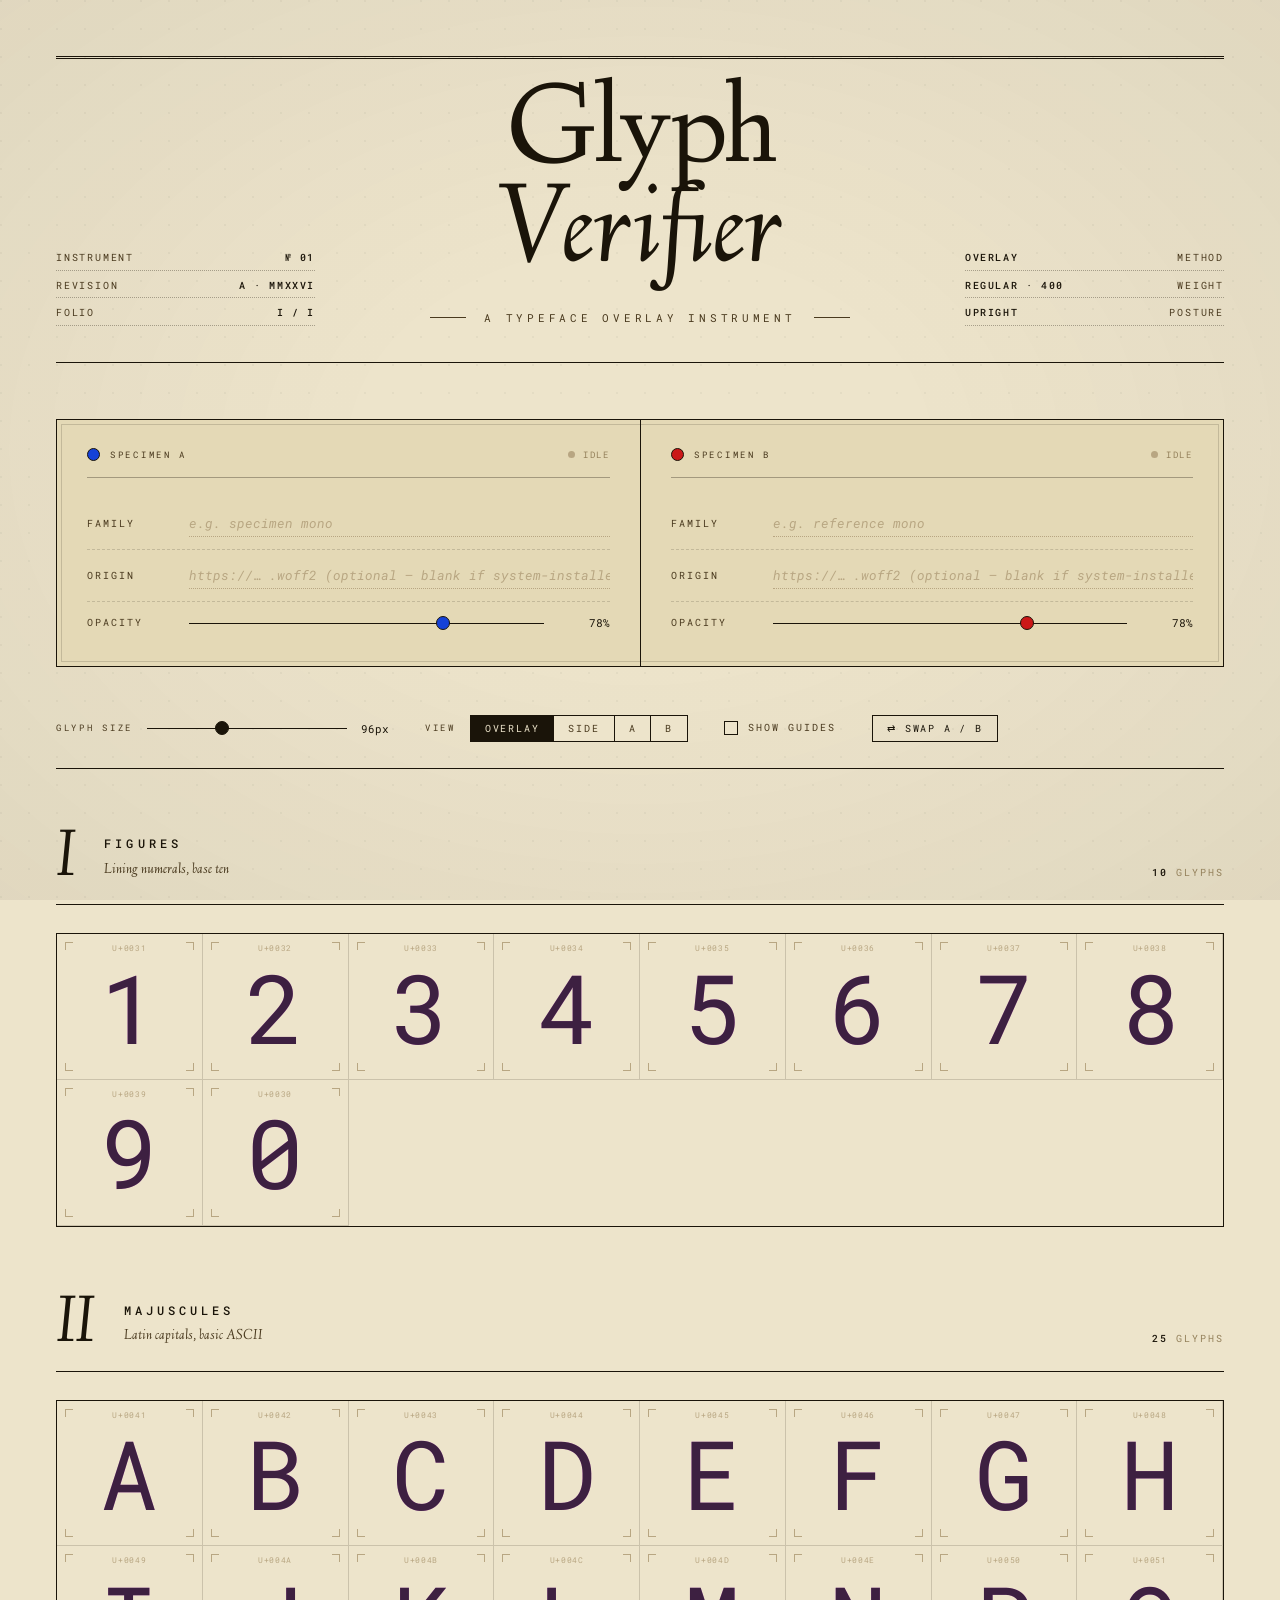
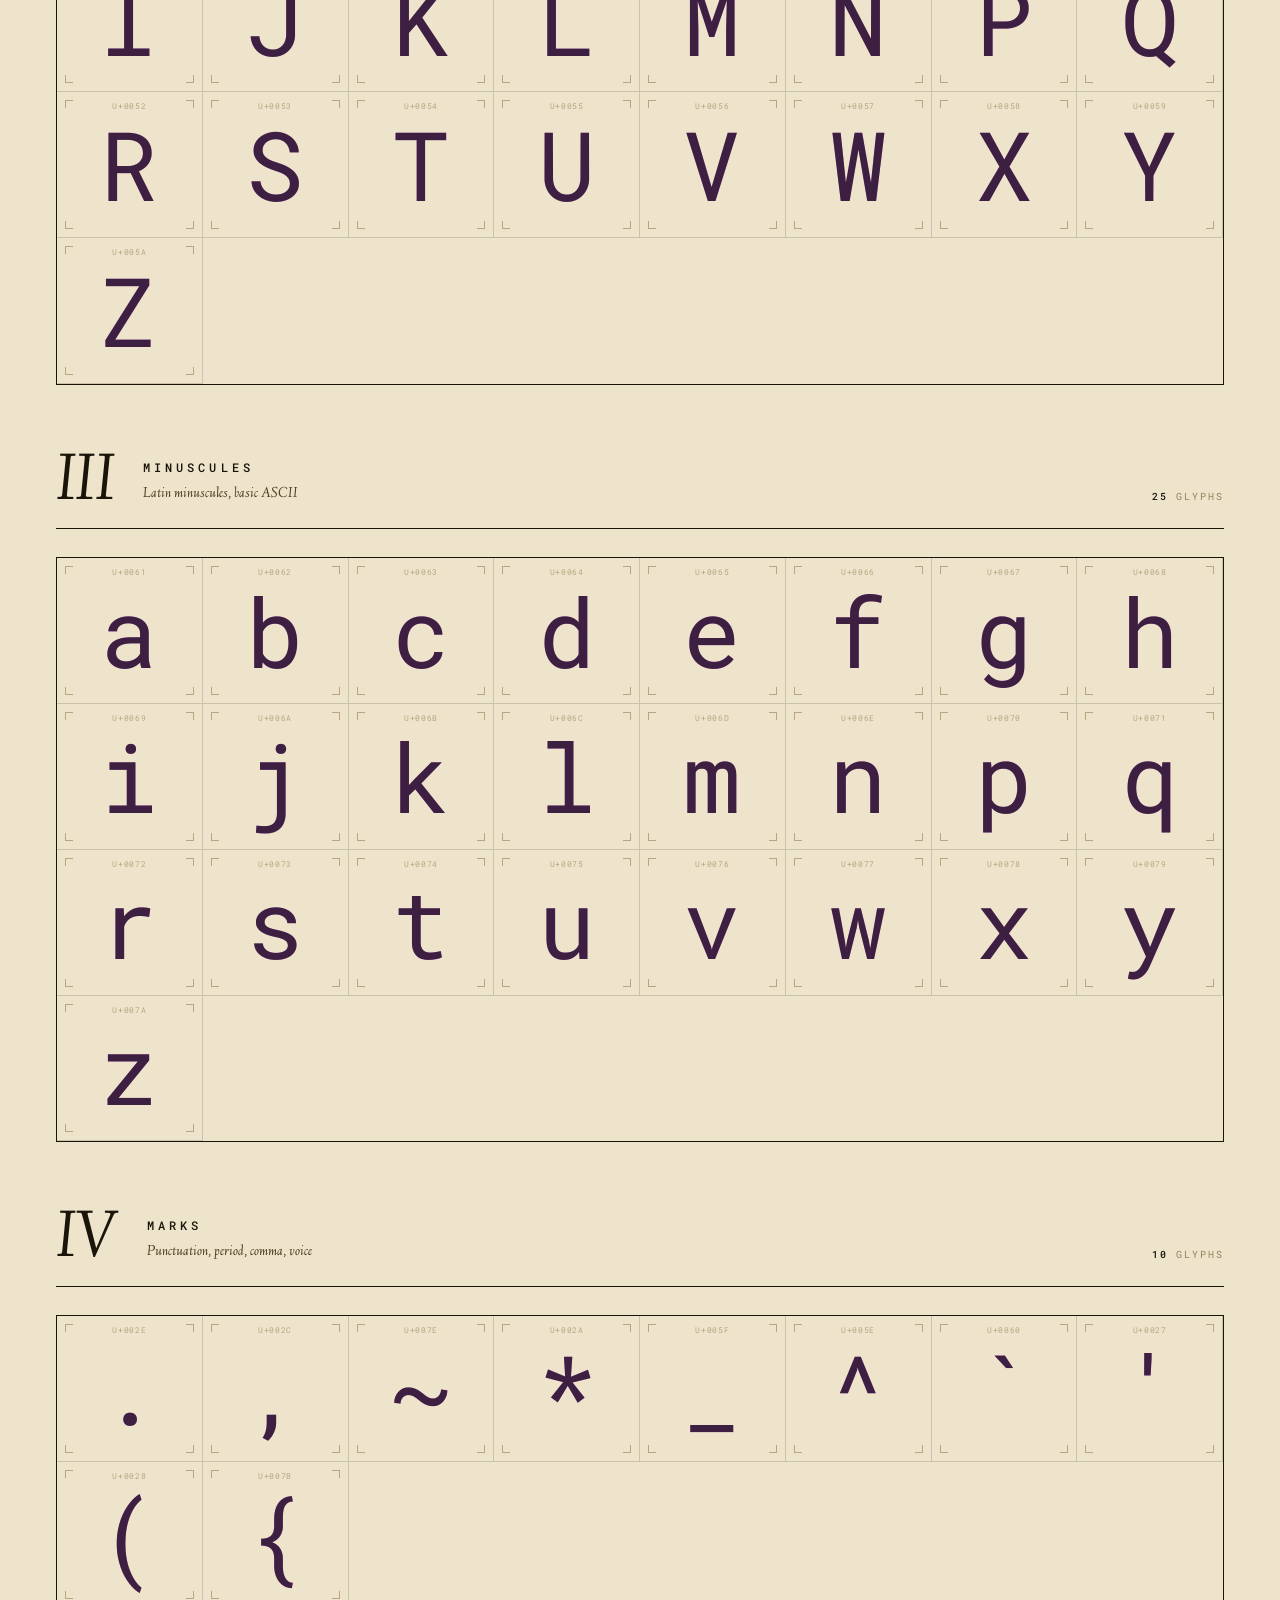
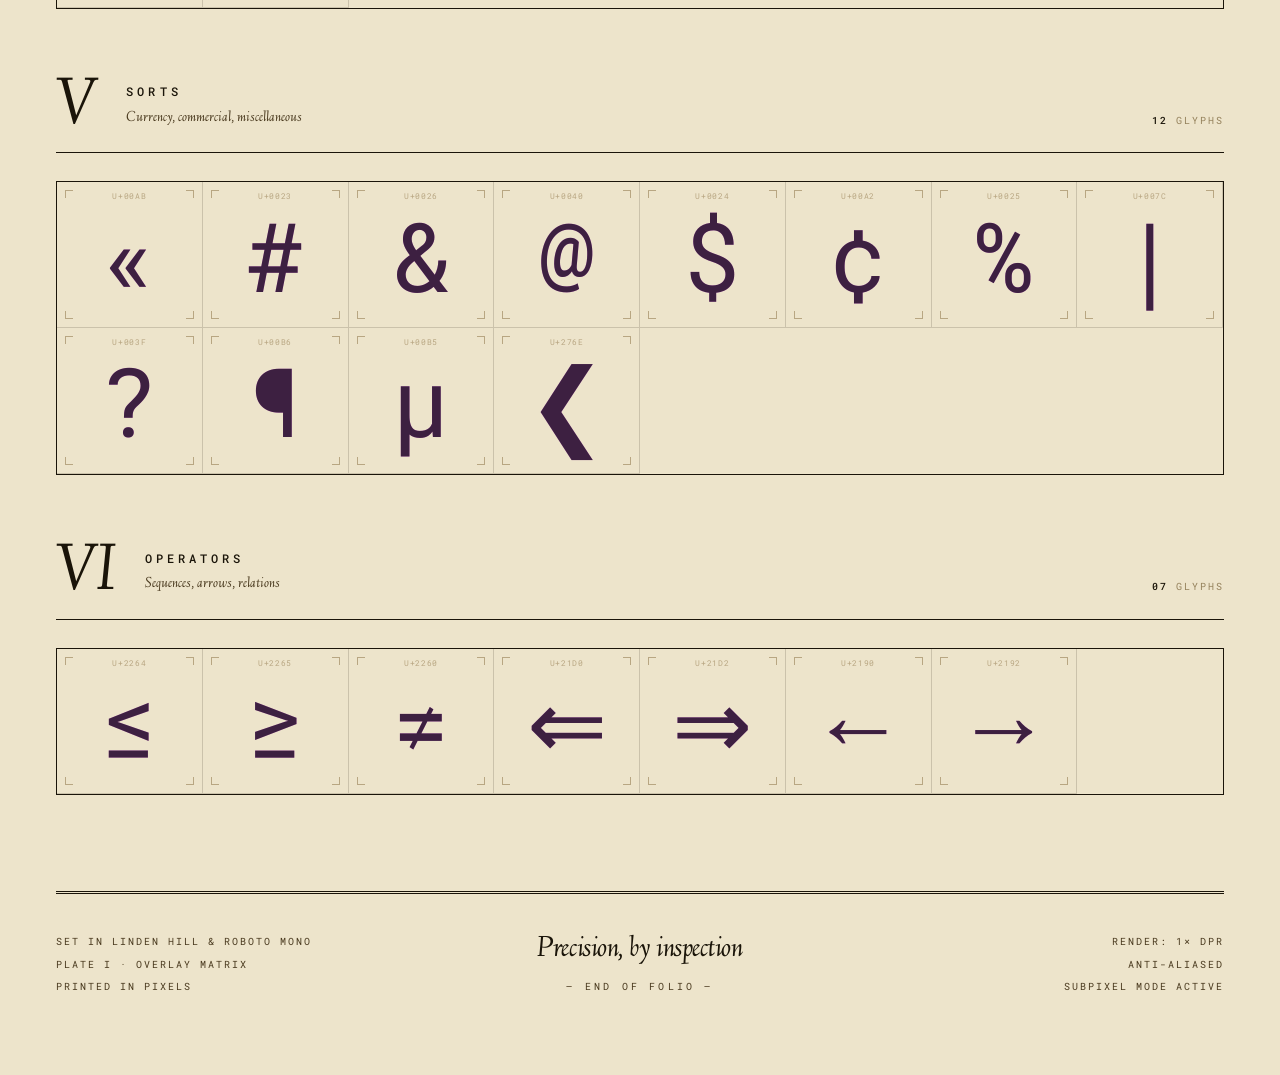
==== verifier/index.html @ cbe00b0b "Add verifier" ====
<!DOCTYPE html>
<html lang="en">

<head>
  <meta charset="utf-8">
  <meta name="viewport" content="width=device-width, initial-scale=1">
  <title>Glyph Verifier · Typeface Overlay Instrument</title>
  <meta name="description" content="A specimen-sheet instrument that overlays two monospace typefaces glyph by glyph.">

  <link rel="preconnect" href="https://fonts.googleapis.com">
  <link rel="preconnect" href="https://fonts.gstatic.com" crossorigin>
  <link
    href="https://fonts.googleapis.com/css2?family=Linden+Hill:ital@0;1&family=Roboto+Mono:ital,wght@0,100..700;1,100..700&display=swap"
    rel="stylesheet">

  <style>
    :root {
      /* paper system */
      --paper: #ede4cb;
      --paper-dim: #e4d9b6;
      --paper-deep: #d3c399;
      --paper-shadow: rgba(26, 20, 9, 0.05);

      /* ink system */
      --ink: #1a1409;
      --ink-mid: #4a3a1f;
      --ink-light: #94815b;
      --ink-faint: #b8a682;

      /* rule system */
      --rule: rgba(26, 20, 9, 0.16);
      --rule-strong: rgba(26, 20, 9, 0.32);
      --rule-soft: rgba(26, 20, 9, 0.06);

      /* overlay channels */
      --hue-a: #1542d8;
      --hue-b: #cb1818;

      /* type stack */
      --serif: "Linden Hill", "Times New Roman", Times, serif;
      --mono: "Roboto Mono", ui-monospace, "SF Mono", Menlo, Consolas, monospace;

      /* font slots (dynamic) */
      --font-a: var(--mono);
      --font-b: var(--mono);

      /* metrics */
      --cell-size: 144px;
      --glyph-size: 96px;
      --opacity-a: 0.78;
      --opacity-b: 0.78;
    }

    * {
      box-sizing: border-box;
      margin: 0;
      padding: 0;
    }

    html {
      background: var(--paper);
    }

    body {
      background: var(--paper);
      color: var(--ink);
      font-family: var(--mono);
      font-size: 13px;
      line-height: 1.55;
      font-feature-settings: "kern", "liga", "calt";
      -webkit-font-smoothing: antialiased;
      text-rendering: optimizeLegibility;
      min-height: 100vh;
      position: relative;
      overflow-x: hidden;
    }

    /* paper grain */
    body::before {
      content: "";
      position: fixed;
      inset: 0;
      pointer-events: none;
      background-image:
        radial-gradient(circle at 1px 1px, rgba(26, 20, 9, 0.07) 1px, transparent 0);
      background-size: 28px 28px;
      z-index: 0;
      opacity: 0.55;
    }

    /* vignette */
    body::after {
      content: "";
      position: fixed;
      inset: 0;
      pointer-events: none;
      background: radial-gradient(ellipse at center, transparent 30%, rgba(26, 20, 9, 0.06) 100%);
      z-index: 0;
    }

    .shell {
      position: relative;
      z-index: 1;
      max-width: 1440px;
      margin: 0 auto;
      padding: 56px 56px 80px;
    }

    /* ─────────────────────────── Masthead ─────────────────────────── */
    .masthead {
      border-top: 3px double var(--ink);
      border-bottom: 1px solid var(--ink);
      padding: 28px 0 36px;
      margin-bottom: 56px;
      display: grid;
      grid-template-columns: 1fr 2.2fr 1fr;
      align-items: end;
      gap: 40px;
    }

    .meta-block {
      font-family: var(--mono);
      font-size: 10px;
      letter-spacing: 0.18em;
      text-transform: uppercase;
      color: var(--ink-mid);
      display: flex;
      flex-direction: column;
      gap: 7px;
    }

    .meta-row {
      display: flex;
      justify-content: space-between;
      gap: 16px;
      border-bottom: 1px dotted var(--rule-strong);
      padding-bottom: 4px;
    }

    .meta-row span:last-child {
      color: var(--ink);
      font-weight: 500;
      letter-spacing: 0.16em;
    }

    .meta-block--right {
      text-align: right;
    }

    .meta-block--right .meta-row {
      flex-direction: row-reverse;
    }

    .title {
      text-align: center;
    }

    .title h1 {
      font-family: var(--serif);
      font-weight: 400;
      font-size: clamp(64px, 9.5vw, 116px);
      line-height: 0.86;
      letter-spacing: -0.025em;
      font-variation-settings: "opsz" 144, "SOFT" 30, "WONK" 0;
      color: var(--ink);
    }

    .title h1 em {
      font-style: italic;
      font-variation-settings: "opsz" 144, "SOFT" 100, "WONK" 1;
      letter-spacing: -0.005em;
    }

    .title__sub {
      margin-top: 22px;
      font-family: var(--mono);
      font-size: 11px;
      letter-spacing: 0.34em;
      text-transform: uppercase;
      color: var(--ink-mid);
      display: flex;
      align-items: center;
      justify-content: center;
      gap: 18px;
    }

    .title__sub::before,
    .title__sub::after {
      content: "";
      width: 36px;
      height: 1px;
      background: var(--ink-mid);
    }

    /* ─────────────────────────── Console ─────────────────────────── */
    .console {
      display: grid;
      grid-template-columns: 1fr 1fr;
      border: 1px solid var(--ink);
      background: var(--paper-dim);
      margin-bottom: 28px;
      position: relative;
    }

    .console::before {
      content: "";
      position: absolute;
      inset: 4px;
      border: 1px solid var(--rule);
      pointer-events: none;
    }

    .panel {
      padding: 28px 30px 30px;
      position: relative;
      z-index: 1;
    }

    .panel+.panel {
      border-left: 1px solid var(--ink);
    }

    .panel__head {
      display: flex;
      justify-content: space-between;
      align-items: center;
      margin-bottom: 20px;
      padding-bottom: 16px;
      border-bottom: 1px solid var(--rule-strong);
    }

    .panel__tag {
      font-family: var(--mono);
      font-size: 9px;
      letter-spacing: 0.3em;
      text-transform: uppercase;
      color: var(--ink-mid);
      display: flex;
      align-items: center;
      gap: 10px;
    }

    .swatch {
      display: inline-block;
      width: 13px;
      height: 13px;
      border-radius: 50%;
      background: var(--swatch-color);
      border: 1px solid var(--ink);
    }

    .panel--a {
      --swatch-color: var(--hue-a);
    }

    .panel--b {
      --swatch-color: var(--hue-b);
    }

    .panel__status {
      display: flex;
      align-items: center;
      gap: 8px;
      font-family: var(--mono);
      font-size: 9px;
      letter-spacing: 0.2em;
      text-transform: uppercase;
      color: var(--ink-light);
    }

    .status-dot {
      display: inline-block;
      width: 7px;
      height: 7px;
      border-radius: 50%;
      background: var(--ink-faint);
      transition: background 0.3s;
    }

    .status-dot--loading {
      background: #c89400;
      animation: pulse 1.1s infinite ease-in-out;
    }

    .status-dot--loaded {
      background: #5b8b39;
    }

    .status-dot--system {
      background: var(--ink-mid);
    }

    .status-dot--error {
      background: var(--hue-b);
    }

    @keyframes pulse {

      0%,
      100% {
        opacity: 0.4;
      }

      50% {
        opacity: 1;
      }
    }

    .field {
      display: grid;
      grid-template-columns: 88px 1fr;
      align-items: center;
      padding: 12px 0;
      gap: 14px;
      border-bottom: 1px dashed var(--rule);
    }

    .field:last-child {
      border-bottom: none;
      padding-bottom: 4px;
    }

    .field__label {
      font-family: var(--mono);
      font-size: 10px;
      letter-spacing: 0.2em;
      text-transform: uppercase;
      color: var(--ink-mid);
    }

    .field__input {
      background: transparent;
      border: none;
      font-family: var(--mono);
      font-size: 13px;
      color: var(--ink);
      width: 100%;
      padding: 4px 0;
      border-bottom: 1px dotted var(--ink-faint);
      outline: none;
      transition: border-color 0.15s;
    }

    .field__input:focus {
      border-bottom: 1px solid var(--ink);
    }

    .field__input::placeholder {
      color: var(--ink-faint);
      font-style: italic;
    }

    .field--slider {
      grid-template-columns: 88px 1fr 52px;
    }

    /* slider */
    .slider {
      -webkit-appearance: none;
      appearance: none;
      background: transparent;
      width: 100%;
      cursor: pointer;
      margin: 0;
    }

    .slider::-webkit-slider-runnable-track {
      height: 1px;
      background: var(--ink);
    }

    .slider::-webkit-slider-thumb {
      -webkit-appearance: none;
      width: 14px;
      height: 14px;
      border-radius: 50%;
      background: var(--swatch-color, var(--ink));
      margin-top: -7px;
      border: 1px solid var(--ink);
      cursor: pointer;
      transition: transform 0.1s;
    }

    .slider::-webkit-slider-thumb:hover {
      transform: scale(1.15);
    }

    .slider::-moz-range-track {
      height: 1px;
      background: var(--ink);
    }

    .slider::-moz-range-thumb {
      width: 14px;
      height: 14px;
      border-radius: 50%;
      background: var(--swatch-color, var(--ink));
      border: 1px solid var(--ink);
      cursor: pointer;
    }

    .field__value {
      font-family: var(--mono);
      font-size: 11px;
      color: var(--ink);
      text-align: right;
      font-variant-numeric: tabular-nums;
    }

    /* ─────────────────────────── Toolbar ─────────────────────────── */
    .toolbar {
      display: flex;
      flex-wrap: wrap;
      align-items: center;
      gap: 36px;
      padding: 20px 0 26px;
      border-bottom: 1px solid var(--ink);
      margin-bottom: 64px;
    }

    .tool {
      display: flex;
      align-items: center;
      gap: 14px;
    }

    .tool__label {
      font-family: var(--mono);
      font-size: 9px;
      letter-spacing: 0.3em;
      text-transform: uppercase;
      color: var(--ink-mid);
    }

    .tool .slider {
      width: 200px;
    }

    .mode-select {
      display: inline-flex;
      border: 1px solid var(--ink);
      background: var(--paper);
    }

    .mode-select button {
      background: transparent;
      border: none;
      padding: 6px 14px;
      font-family: var(--mono);
      font-size: 10px;
      letter-spacing: 0.18em;
      text-transform: uppercase;
      color: var(--ink-mid);
      cursor: pointer;
      border-right: 1px solid var(--ink);
      transition: background 0.15s, color 0.15s;
    }

    .mode-select button:last-child {
      border-right: none;
    }

    .mode-select button:hover {
      background: var(--paper-dim);
      color: var(--ink);
    }

    .mode-select button.is-active {
      background: var(--ink);
      color: var(--paper);
    }

    .toggle {
      display: inline-flex;
      align-items: center;
      gap: 10px;
      cursor: pointer;
      font-family: var(--mono);
      font-size: 10px;
      letter-spacing: 0.2em;
      text-transform: uppercase;
      color: var(--ink-mid);
      user-select: none;
    }

    .toggle input {
      appearance: none;
      -webkit-appearance: none;
      width: 14px;
      height: 14px;
      border: 1px solid var(--ink);
      background: var(--paper);
      cursor: pointer;
      position: relative;
      margin: 0;
    }

    .toggle input:checked {
      background: var(--ink);
    }

    .toggle input:checked::after {
      content: "";
      position: absolute;
      inset: 2px;
      background: var(--paper);
    }

    .swap-btn {
      background: transparent;
      border: 1px solid var(--ink);
      padding: 6px 14px;
      font-family: var(--mono);
      font-size: 10px;
      letter-spacing: 0.18em;
      text-transform: uppercase;
      color: var(--ink);
      cursor: pointer;
      transition: background 0.15s, color 0.15s;
    }

    .swap-btn:hover {
      background: var(--ink);
      color: var(--paper);
    }

    /* ─────────────────────────── Sections ─────────────────────────── */
    .section {
      margin-bottom: 72px;
    }

    .section__head {
      display: grid;
      grid-template-columns: auto 1fr auto;
      align-items: end;
      gap: 28px;
      margin-bottom: 28px;
      padding-bottom: 16px;
      border-bottom: 1px solid var(--ink);
    }

    .section__index {
      font-family: var(--serif);
      font-size: 68px;
      font-style: italic;
      line-height: 0.82;
      font-variation-settings: "opsz" 144, "SOFT" 100, "WONK" 1;
      color: var(--ink);
      letter-spacing: -0.01em;
    }

    .section__title-block {
      display: flex;
      flex-direction: column;
      gap: 6px;
      padding-bottom: 6px;
    }

    .section__title {
      font-family: var(--mono);
      font-size: 12px;
      letter-spacing: 0.34em;
      text-transform: uppercase;
      color: var(--ink);
      font-weight: 500;
    }

    .section__desc {
      font-family: var(--serif);
      font-style: italic;
      font-size: 15px;
      font-variation-settings: "opsz" 36, "SOFT" 50;
      color: var(--ink-mid);
    }

    .section__count {
      font-family: var(--mono);
      font-size: 10px;
      letter-spacing: 0.2em;
      text-transform: uppercase;
      color: var(--ink-light);
      padding-bottom: 8px;
      text-align: right;
      font-variant-numeric: tabular-nums;
    }

    .section__count strong {
      color: var(--ink);
      font-weight: 500;
    }

    /* ─────────────────────────── Grid ─────────────────────────── */
    .grid {
      display: grid;
      grid-template-columns: repeat(auto-fill, minmax(var(--cell-size), 1fr));
      gap: 0;
      background: var(--paper);
      border: 1px solid var(--ink);
    }

    .cell {
      background: var(--paper);
      position: relative;
      aspect-ratio: 1 / 1;
      display: grid;
      place-items: center;
      overflow: hidden;
      isolation: isolate;
      transition: background 0.2s;
      border-right: 1px solid var(--rule);
      border-bottom: 1px solid var(--rule);
    }

    .cell:hover {
      background: #f1e8d2;
    }

    .cell:hover .corner::before,
    .cell:hover .corner::after {
      background: var(--ink-mid);
    }

    .cell:hover .cell__codepoint {
      color: var(--ink-mid);
    }

    /* corner crop marks */
    .corner {
      position: absolute;
      width: 8px;
      height: 8px;
      pointer-events: none;
    }

    .corner::before,
    .corner::after {
      content: "";
      position: absolute;
      background: var(--ink-faint);
      transition: background 0.2s;
    }

    .corner::before {
      width: 8px;
      height: 1px;
    }

    .corner::after {
      width: 1px;
      height: 8px;
    }

    .corner--tl {
      top: 8px;
      left: 8px;
    }

    .corner--tr {
      top: 8px;
      right: 8px;
    }

    .corner--tr::before {
      right: 0;
    }

    .corner--tr::after {
      right: 0;
    }

    .corner--bl {
      bottom: 8px;
      left: 8px;
    }

    .corner--bl::before {
      bottom: 0;
    }

    .corner--bl::after {
      bottom: 0;
    }

    .corner--br {
      bottom: 8px;
      right: 8px;
    }

    .corner--br::before {
      right: 0;
      bottom: 0;
    }

    .corner--br::after {
      right: 0;
      bottom: 0;
    }

    .cell__codepoint {
      position: absolute;
      top: 8px;
      left: 22px;
      right: 22px;
      font-family: var(--mono);
      font-size: 8px;
      letter-spacing: 0.08em;
      color: var(--ink-faint);
      white-space: nowrap;
      overflow: hidden;
      text-overflow: ellipsis;
      text-align: center;
      transition: color 0.2s;
    }

    /* guides — toggleable */
    .guide {
      position: absolute;
      left: 0;
      right: 0;
      height: 1px;
      pointer-events: none;
      opacity: 0;
      transition: opacity 0.2s;
    }

    .guide--baseline {
      bottom: 28%;
      background: linear-gradient(90deg, transparent 0%, var(--ink-faint) 12%, var(--ink-faint) 88%, transparent 100%);
    }

    .guide--xheight {
      bottom: 56%;
      background: linear-gradient(90deg, transparent 0%, rgba(26, 20, 9, 0.14) 12%, rgba(26, 20, 9, 0.14) 88%, transparent 100%);
    }

    .guide--capheight {
      top: 18%;
      background: linear-gradient(90deg, transparent 0%, rgba(26, 20, 9, 0.10) 12%, rgba(26, 20, 9, 0.10) 88%, transparent 100%);
    }

    .guides-on .guide {
      opacity: 1;
    }

    /* glyph stage */
    .stage {
      display: grid;
      grid-template-columns: 1fr;
      place-items: center;
      position: relative;
      z-index: 1;
      width: 100%;
      padding: 0 6px;
    }

    .glyph {
      font-size: var(--glyph-size);
      line-height: 1;
      display: block;
      mix-blend-mode: multiply;
      grid-area: 1 / 1;
      white-space: nowrap;
      text-rendering: optimizeLegibility;
      font-feature-settings: "kern", "liga", "calt";
    }

    .glyph--a {
      font-family: var(--font-a);
      color: var(--hue-a);
      opacity: var(--opacity-a);
    }

    .glyph--b {
      font-family: var(--font-b);
      color: var(--hue-b);
      opacity: var(--opacity-b);
    }

    /* mode: side-by-side */
    body.mode-side .stage {
      grid-template-columns: 1fr 1fr;
      gap: 6px;
    }

    body.mode-side .glyph {
      font-size: calc(var(--glyph-size) * 0.55);
      mix-blend-mode: normal;
      opacity: 1;
    }

    body.mode-side .glyph--a {
      grid-column: 1;
      grid-row: 1;
      text-align: right;
    }

    body.mode-side .glyph--b {
      grid-column: 2;
      grid-row: 1;
      text-align: left;
    }

    /* mode: solo */
    body.mode-a-only .glyph--b {
      display: none;
    }

    body.mode-b-only .glyph--a {
      display: none;
    }

    body.mode-a-only .glyph--a,
    body.mode-b-only .glyph--b {
      mix-blend-mode: normal;
      opacity: 1;
    }

    /* ─────────────────────────── Colophon ─────────────────────────── */
    .colophon {
      margin-top: 96px;
      padding-top: 40px;
      border-top: 3px double var(--ink);
      display: grid;
      grid-template-columns: 1fr 2fr 1fr;
      gap: 32px;
      align-items: center;
    }

    .colophon__col {
      font-family: var(--mono);
      font-size: 10px;
      letter-spacing: 0.2em;
      text-transform: uppercase;
      color: var(--ink-mid);
      display: flex;
      flex-direction: column;
      gap: 7px;
    }

    .colophon__col--right {
      text-align: right;
    }

    .colophon__mark {
      text-align: center;
    }

    .colophon__mark em {
      display: block;
      font-family: var(--serif);
      font-style: italic;
      font-size: 30px;
      letter-spacing: -0.015em;
      font-variation-settings: "opsz" 144, "SOFT" 100, "WONK" 1;
      color: var(--ink);
      line-height: 1;
    }

    .colophon__mark span {
      display: block;
      margin-top: 14px;
      font-size: 10px;
      letter-spacing: 0.32em;
      text-transform: uppercase;
      font-family: var(--mono);
      color: var(--ink-mid);
    }

    /* ─────────────────────────── Focus / a11y ─────────────────────────── */
    .field__input:focus-visible,
    .slider:focus-visible,
    .swap-btn:focus-visible,
    .mode-select button:focus-visible,
    .toggle input:focus-visible {
      outline: 2px solid var(--ink);
      outline-offset: 3px;
    }

    /* ─────────────────────────── Responsive ─────────────────────────── */
    @media (max-width: 1000px) {
      .shell {
        padding: 36px 28px 64px;
      }

      .masthead {
        grid-template-columns: 1fr;
        gap: 24px;
        text-align: center;
      }

      .meta-block,
      .meta-block--right {
        text-align: left;
      }

      .meta-block--right .meta-row {
        flex-direction: row;
      }

      .console {
        grid-template-columns: 1fr;
      }

      .panel+.panel {
        border-left: none;
        border-top: 1px solid var(--ink);
      }

      .section__head {
        grid-template-columns: auto 1fr;
        gap: 16px;
      }

      .section__count {
        grid-column: 1 / -1;
        text-align: left;
      }

      .colophon {
        grid-template-columns: 1fr;
        text-align: left;
      }

      .colophon__col--right {
        text-align: left;
      }
    }

    @media (max-width: 600px) {
      :root {
        --cell-size: 92px;
        --glyph-size: 56px;
      }

      .shell {
        padding: 24px 16px 48px;
      }

      .toolbar {
        gap: 24px;
      }

      .toolbar .slider {
        width: 140px;
      }
    }

    /* ─────────────────────────── Entrance ─────────────────────────── */
    @keyframes rise {
      from {
        opacity: 0;
        transform: translateY(10px);
      }

      to {
        opacity: 1;
        transform: translateY(0);
      }
    }

    .shell>* {
      animation: rise 0.7s cubic-bezier(0.2, 0.6, 0.2, 1) backwards;
    }

    .masthead {
      animation-delay: 0s;
    }

    .console {
      animation-delay: 0.08s;
    }

    .toolbar {
      animation-delay: 0.16s;
    }

    #board {
      animation-delay: 0.24s;
    }

    .colophon {
      animation-delay: 0.32s;
    }

    @media (prefers-reduced-motion: reduce) {
      .shell>* {
        animation: none;
      }

      * {
        transition: none !important;
      }
    }
  </style>
</head>

<body class="mode-overlay">

  <div class="shell">

    <header class="masthead">
      <div class="meta-block">
        <div class="meta-row"><span>Instrument</span><span>№ 01</span></div>
        <div class="meta-row"><span>Revision</span><span>A · MMXXVI</span></div>
        <div class="meta-row"><span>Folio</span><span>I / I</span></div>
      </div>
      <div class="title">
        <h1>Glyph <em>Verifier</em></h1>
        <p class="title__sub">A typeface overlay instrument</p>
      </div>
      <div class="meta-block meta-block--right">
        <div class="meta-row"><span>Method</span><span>Overlay</span></div>
        <div class="meta-row"><span>Weight</span><span>Regular · 400</span></div>
        <div class="meta-row"><span>Posture</span><span>Upright</span></div>
      </div>
    </header>

    <section class="console" aria-label="Specimen configuration">
      <div class="panel panel--a">
        <div class="panel__head">
          <div class="panel__tag"><span class="swatch" aria-hidden="true"></span> Specimen A</div>
          <div class="panel__status">
            <span class="status-dot" id="status-a" aria-hidden="true"></span>
            <span id="status-a-text">Idle</span>
          </div>
        </div>
        <div class="field">
          <label class="field__label" for="name-a">Family</label>
          <input class="field__input" id="name-a" type="text" placeholder="e.g. specimen mono" autocomplete="off"
            spellcheck="false">
        </div>
        <div class="field">
          <label class="field__label" for="url-a">Origin</label>
          <input class="field__input" id="url-a" type="url"
            placeholder="https://… .woff2 (optional — blank if system-installed)" autocomplete="off" spellcheck="false">
        </div>
        <div class="field field--slider">
          <span class="field__label">Opacity</span>
          <input class="slider" id="opacity-a" type="range" min="20" max="100" value="78"
            aria-label="Specimen A opacity">
          <span class="field__value" id="opacity-a-val">78%</span>
        </div>
      </div>
      <div class="panel panel--b">
        <div class="panel__head">
          <div class="panel__tag"><span class="swatch" aria-hidden="true"></span> Specimen B</div>
          <div class="panel__status">
            <span class="status-dot" id="status-b" aria-hidden="true"></span>
            <span id="status-b-text">Idle</span>
          </div>
        </div>
        <div class="field">
          <label class="field__label" for="name-b">Family</label>
          <input class="field__input" id="name-b" type="text" placeholder="e.g. reference mono" autocomplete="off"
            spellcheck="false">
        </div>
        <div class="field">
          <label class="field__label" for="url-b">Origin</label>
          <input class="field__input" id="url-b" type="url"
            placeholder="https://… .woff2 (optional — blank if system-installed)" autocomplete="off" spellcheck="false">
        </div>
        <div class="field field--slider">
          <span class="field__label">Opacity</span>
          <input class="slider" id="opacity-b" type="range" min="20" max="100" value="78"
            aria-label="Specimen B opacity">
          <span class="field__value" id="opacity-b-val">78%</span>
        </div>
      </div>
    </section>

    <div class="toolbar" role="toolbar" aria-label="Display controls">
      <div class="tool">
        <span class="tool__label">Glyph size</span>
        <input class="slider" id="size" type="range" min="48" max="180" value="96" aria-label="Glyph size">
        <span class="field__value" id="size-val">96px</span>
      </div>
      <div class="tool">
        <span class="tool__label">View</span>
        <div class="mode-select" id="mode-select" role="radiogroup" aria-label="View mode">
          <button data-mode="overlay" class="is-active" aria-pressed="true" title="Overlay (press 1)">Overlay</button>
          <button data-mode="side" aria-pressed="false" title="Side by side (press 2)">Side</button>
          <button data-mode="a-only" aria-pressed="false" title="Specimen A only (press 3)">A</button>
          <button data-mode="b-only" aria-pressed="false" title="Specimen B only (press 4)">B</button>
        </div>
      </div>
      <label class="toggle" title="Toggle baseline / x-height / cap guides (press G)">
        <input type="checkbox" id="guides">
        <span>Show guides</span>
      </label>
      <button class="swap-btn" id="swap-btn" title="Swap A and B">⇄ Swap A / B</button>
    </div>

    <div id="board"></div>

    <footer class="colophon">
      <div class="colophon__col">
        <div>Set in Linden Hill &amp; Roboto Mono</div>
        <div>Plate I · Overlay matrix</div>
        <div>Printed in pixels</div>
      </div>
      <div class="colophon__mark">
        <em>Precision, by inspection</em>
        <span>— end of folio —</span>
      </div>
      <div class="colophon__col colophon__col--right">
        <div>Render: <span id="device-info">your screen</span></div>
        <div>Anti-aliased</div>
        <div>Subpixel mode active</div>
      </div>
    </footer>

  </div>

  <script>
    (function () {
      "use strict";

      // ───────────── data ─────────────
      const SECTIONS = [
        {
          title: "Figures",
          desc: "Lining numerals, base ten",
          chars: ["1", "2", "3", "4", "5", "6", "7", "8", "9", "0"],
        },
        {
          title: "Majuscules",
          desc: "Latin capitals, basic ASCII",
          chars: "ABCDEFGHIJKLMNPQRSTUVWXYZ".split(""),
        },
        {
          title: "Minuscules",
          desc: "Latin minuscules, basic ASCII",
          chars: "abcdefghijklmnpqrstuvwxyz".split(""),
        },
        {
          title: "Marks",
          desc: "Punctuation, period, comma, voice",
          chars: [".", ",", "~", "*", "_", "^", "`", "'", "(", "{"],
        },
        {
          title: "Sorts",
          desc: "Currency, commercial, miscellaneous",
          chars: ["«", "#", "&", "@", "$", "¢", "%", "|", "?", "¶", "µ", "❮"],
        },
        {
          title: "Operators",
          desc: "Sequences, arrows, relations",
          chars: ["≤", "≥", "≠", "⇐", "⇒", "←", "→"],
        },
      ];

      // ───────────── helpers ─────────────
      function codepointLabel(ch) {
        return [...ch]
          .map(c => "U+" + c.codePointAt(0).toString(16).toUpperCase().padStart(4, "0"))
          .join(" ");
      }

      function escapeHtml(s) {
        return s
          .replace(/&/g, "&amp;")
          .replace(/</g, "&lt;")
          .replace(/>/g, "&gt;")
          .replace(/"/g, "&quot;");
      }

      function toRoman(n) {
        const map = [["X", 10], ["IX", 9], ["V", 5], ["IV", 4], ["I", 1]];
        let s = "";
        for (const [c, v] of map) {
          while (n >= v) { s += c; n -= v; }
        }
        return s;
      }

      // ───────────── render board ─────────────
      const board = document.getElementById("board");
      SECTIONS.forEach((sec, i) => {
        const section = document.createElement("section");
        section.className = "section";

        const head = document.createElement("div");
        head.className = "section__head";
        head.innerHTML = `
      <div class="section__index">${toRoman(i + 1)}</div>
      <div class="section__title-block">
        <div class="section__title">${sec.title}</div>
        <div class="section__desc">${sec.desc}</div>
      </div>
      <div class="section__count">
        <strong>${String(sec.chars.length).padStart(2, "0")}</strong> glyphs
      </div>
    `;
        section.appendChild(head);

        const grid = document.createElement("div");
        grid.className = "grid";

        sec.chars.forEach(ch => {
          const cell = document.createElement("div");
          cell.className = "cell";
          cell.innerHTML = `
        <span class="corner corner--tl" aria-hidden="true"></span>
        <span class="corner corner--tr" aria-hidden="true"></span>
        <span class="corner corner--bl" aria-hidden="true"></span>
        <span class="corner corner--br" aria-hidden="true"></span>
        <div class="guide guide--capheight"></div>
        <div class="guide guide--xheight"></div>
        <div class="guide guide--baseline"></div>
        <span class="cell__codepoint">${codepointLabel(ch)}</span>
        <div class="stage">
          <span class="glyph glyph--a">${escapeHtml(ch)}</span>
          <span class="glyph glyph--b">${escapeHtml(ch)}</span>
        </div>
      `;
          grid.appendChild(cell);
        });

        section.appendChild(grid);
        board.appendChild(section);
      });

      // ───────────── refs ─────────────
      const root = document.documentElement;
      const body = document.body;

      const nameA = document.getElementById("name-a");
      const urlA = document.getElementById("url-a");
      const opA = document.getElementById("opacity-a");
      const opAVal = document.getElementById("opacity-a-val");

      const nameB = document.getElementById("name-b");
      const urlB = document.getElementById("url-b");
      const opB = document.getElementById("opacity-b");
      const opBVal = document.getElementById("opacity-b-val");

      const size = document.getElementById("size");
      const sizeVal = document.getElementById("size-val");

      const guides = document.getElementById("guides");
      const modeSelect = document.getElementById("mode-select");
      const swapBtn = document.getElementById("swap-btn");

      const statusA = document.getElementById("status-a");
      const statusATxt = document.getElementById("status-a-text");
      const statusB = document.getElementById("status-b");
      const statusBTxt = document.getElementById("status-b-text");

      function setStatus(dotEl, txtEl, kind, message) {
        dotEl.className = "status-dot" + (kind ? " status-dot--" + kind : "");
        txtEl.textContent = message;
      }

      // ───────────── font loading ─────────────
      const loadedCache = new Map();

      async function applyFont(slot, name, url, dotEl, txtEl) {
        const trimmedName = (name || "").trim();
        const trimmedUrl = (url || "").trim();

        if (!trimmedName) {
          root.style.setProperty(`--font-${slot}`, "var(--mono)");
          setStatus(dotEl, txtEl, "", "Idle");
          return;
        }

        if (trimmedUrl) {
          const key = `${trimmedName}::${trimmedUrl}`;
          setStatus(dotEl, txtEl, "loading", "Loading…");
          try {
            if (!loadedCache.has(key)) {
              const face = new FontFace(trimmedName, `url("${trimmedUrl}")`, { display: "swap" });
              const loaded = await face.load();
              document.fonts.add(loaded);
              loadedCache.set(key, loaded);
            }
            root.style.setProperty(`--font-${slot}`, `"${trimmedName}", var(--mono)`);
            setStatus(dotEl, txtEl, "loaded", "Loaded");
          } catch (e) {
            console.warn("Font load failed:", trimmedName, trimmedUrl, e);
            root.style.setProperty(`--font-${slot}`, `"${trimmedName}", var(--mono)`);
            setStatus(dotEl, txtEl, "error", "Failed");
          }
        } else {
          root.style.setProperty(`--font-${slot}`, `"${trimmedName}", var(--mono)`);
          // best-effort local check
          try {
            const available = document.fonts.check(`16px "${trimmedName}"`);
            setStatus(dotEl, txtEl, available ? "system" : "error", available ? "System" : "Not found");
          } catch (e) {
            setStatus(dotEl, txtEl, "system", "System");
          }
        }
      }

      // ───────────── debounce ─────────────
      function debounce(fn, ms) {
        let t;
        return function (...args) {
          clearTimeout(t);
          t = setTimeout(() => fn.apply(this, args), ms);
        };
      }

      const updateA = debounce(() => applyFont("a", nameA.value, urlA.value, statusA, statusATxt), 320);
      const updateB = debounce(() => applyFont("b", nameB.value, urlB.value, statusB, statusBTxt), 320);

      // ───────────── persistence ─────────────
      const STORAGE_KEY = "glyph-verifier-config-v1";

      function activeMode() {
        const btn = [...modeSelect.children].find(b => b.classList.contains("is-active"));
        return btn ? btn.dataset.mode : "overlay";
      }

      function save() {
        try {
          localStorage.setItem(STORAGE_KEY, JSON.stringify({
            nameA: nameA.value, urlA: urlA.value,
            nameB: nameB.value, urlB: urlB.value,
            opA: opA.value, opB: opB.value,
            size: size.value,
            guides: guides.checked,
            mode: activeMode(),
          }));
        } catch (e) { }
      }

      function load() {
        let config = {};
        try { config = JSON.parse(localStorage.getItem(STORAGE_KEY) || "{}"); } catch (e) { }

        if (config.nameA !== undefined) nameA.value = config.nameA;
        if (config.urlA !== undefined) urlA.value = config.urlA;
        if (config.nameB !== undefined) nameB.value = config.nameB;
        if (config.urlB !== undefined) urlB.value = config.urlB;

        if (config.opA !== undefined) {
          opA.value = config.opA;
          opAVal.textContent = opA.value + "%";
          root.style.setProperty("--opacity-a", opA.value / 100);
        }
        if (config.opB !== undefined) {
          opB.value = config.opB;
          opBVal.textContent = opB.value + "%";
          root.style.setProperty("--opacity-b", opB.value / 100);
        }
        if (config.size !== undefined) {
          size.value = config.size;
          sizeVal.textContent = size.value + "px";
          root.style.setProperty("--glyph-size", size.value + "px");
        }
        if (config.guides !== undefined) {
          guides.checked = !!config.guides;
          body.classList.toggle("guides-on", guides.checked);
        }
        if (config.mode) setMode(config.mode);

        updateA();
        updateB();
      }

      // ───────────── events ─────────────
      [nameA, urlA].forEach(el => el.addEventListener("input", () => { updateA(); save(); }));
      [nameB, urlB].forEach(el => el.addEventListener("input", () => { updateB(); save(); }));

      opA.addEventListener("input", () => {
        root.style.setProperty("--opacity-a", opA.value / 100);
        opAVal.textContent = opA.value + "%";
        save();
      });
      opB.addEventListener("input", () => {
        root.style.setProperty("--opacity-b", opB.value / 100);
        opBVal.textContent = opB.value + "%";
        save();
      });
      size.addEventListener("input", () => {
        root.style.setProperty("--glyph-size", size.value + "px");
        sizeVal.textContent = size.value + "px";
        save();
      });
      guides.addEventListener("change", () => {
        body.classList.toggle("guides-on", guides.checked);
        save();
      });

      function setMode(mode) {
        const valid = ["overlay", "side", "a-only", "b-only"];
        if (!valid.includes(mode)) return;
        [...modeSelect.children].forEach(b => {
          const on = b.dataset.mode === mode;
          b.classList.toggle("is-active", on);
          b.setAttribute("aria-pressed", on ? "true" : "false");
        });
        body.classList.remove("mode-overlay", "mode-side", "mode-a-only", "mode-b-only");
        body.classList.add("mode-" + mode);
      }

      modeSelect.addEventListener("click", (e) => {
        const btn = e.target.closest("button[data-mode]");
        if (!btn) return;
        setMode(btn.dataset.mode);
        save();
      });

      swapBtn.addEventListener("click", () => {
        const tmpName = nameA.value, tmpUrl = urlA.value;
        nameA.value = nameB.value; urlA.value = urlB.value;
        nameB.value = tmpName; urlB.value = tmpUrl;
        updateA(); updateB(); save();
      });

      // keyboard shortcuts
      window.addEventListener("keydown", (e) => {
        if (e.target.matches("input, textarea, select")) return;
        if (e.metaKey || e.ctrlKey || e.altKey) return;
        const k = e.key.toLowerCase();
        if (k === "1") { setMode("overlay"); save(); }
        else if (k === "2") { setMode("side"); save(); }
        else if (k === "3") { setMode("a-only"); save(); }
        else if (k === "4") { setMode("b-only"); save(); }
        else if (k === "g") { guides.checked = !guides.checked; body.classList.toggle("guides-on", guides.checked); save(); }
        else if (k === "s") { swapBtn.click(); }
      });

      // device readout
      (function () {
        const el = document.getElementById("device-info");
        if (!el) return;
        const dpr = window.devicePixelRatio || 1;
        el.textContent = `${dpr.toFixed(dpr % 1 === 0 ? 0 : 2)}× DPR`;
      })();

      // initialize
      load();
    })();
  </script>

</body>

</html>
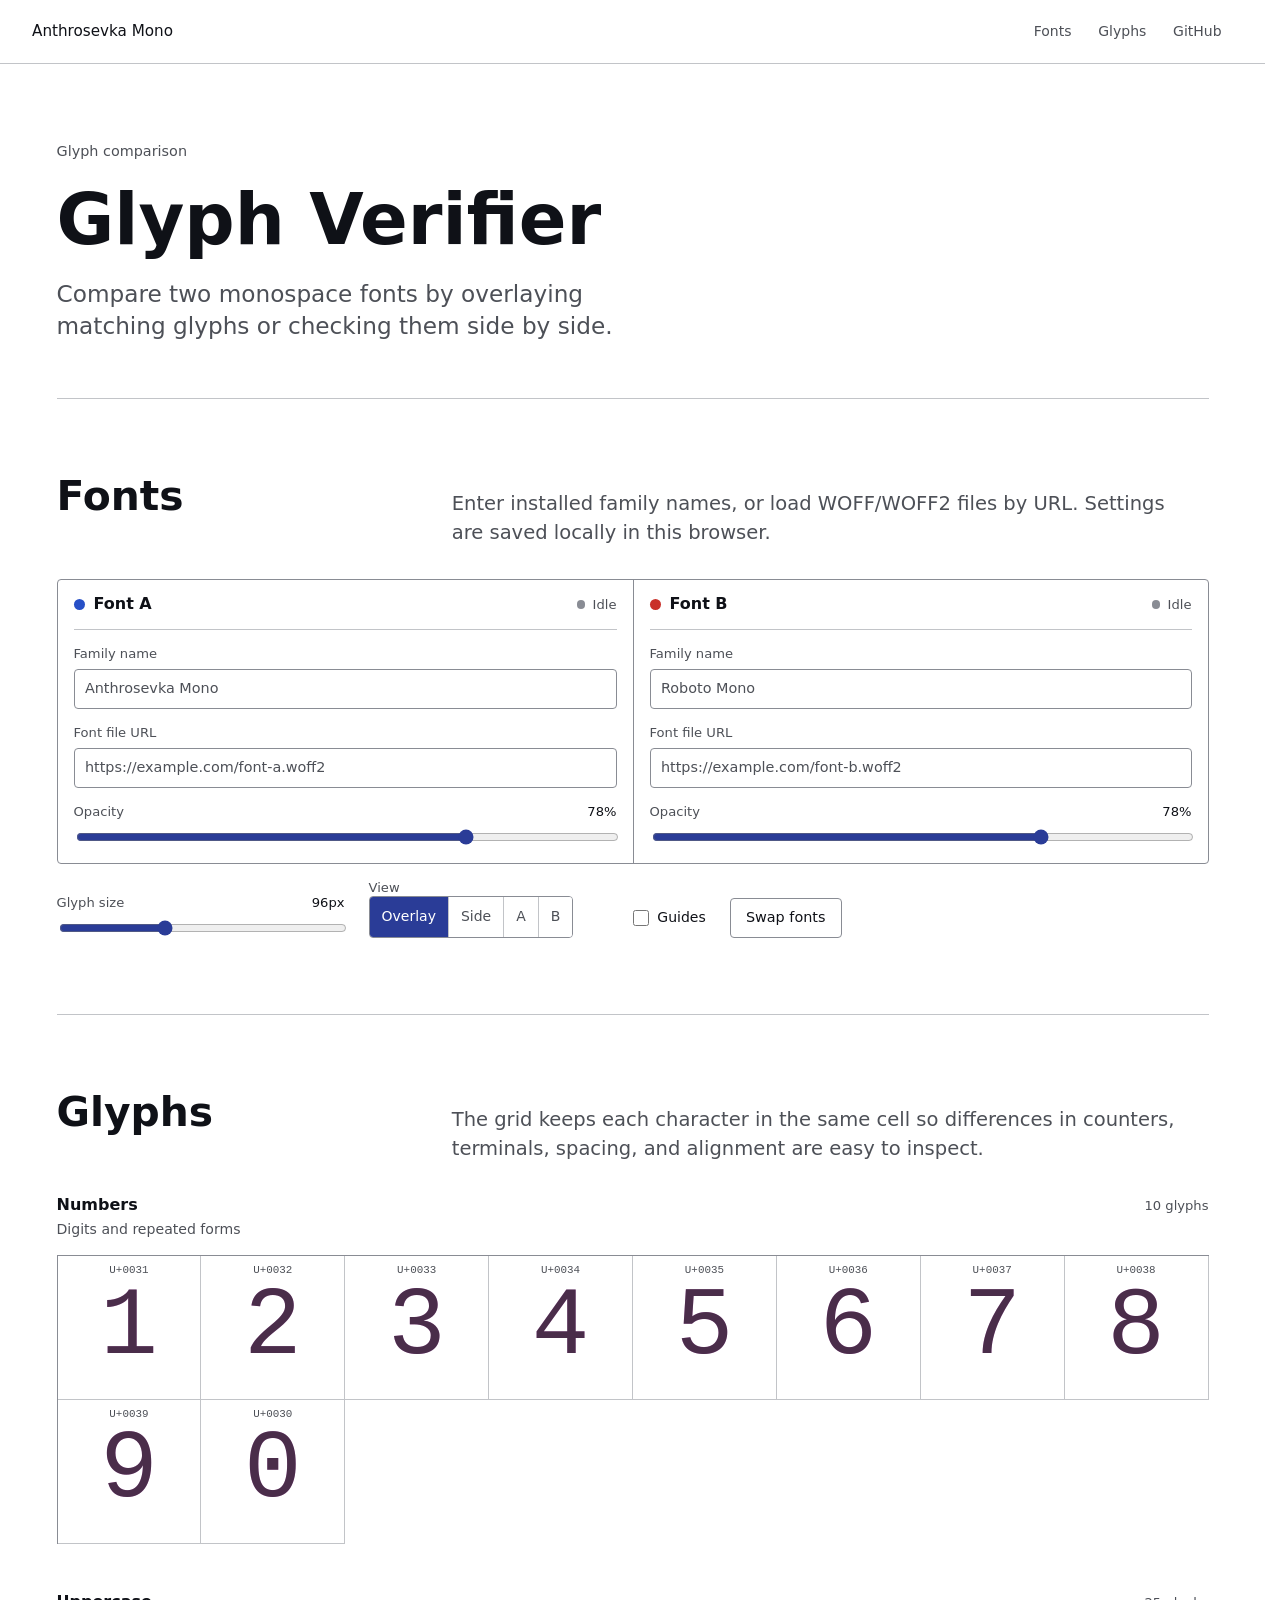
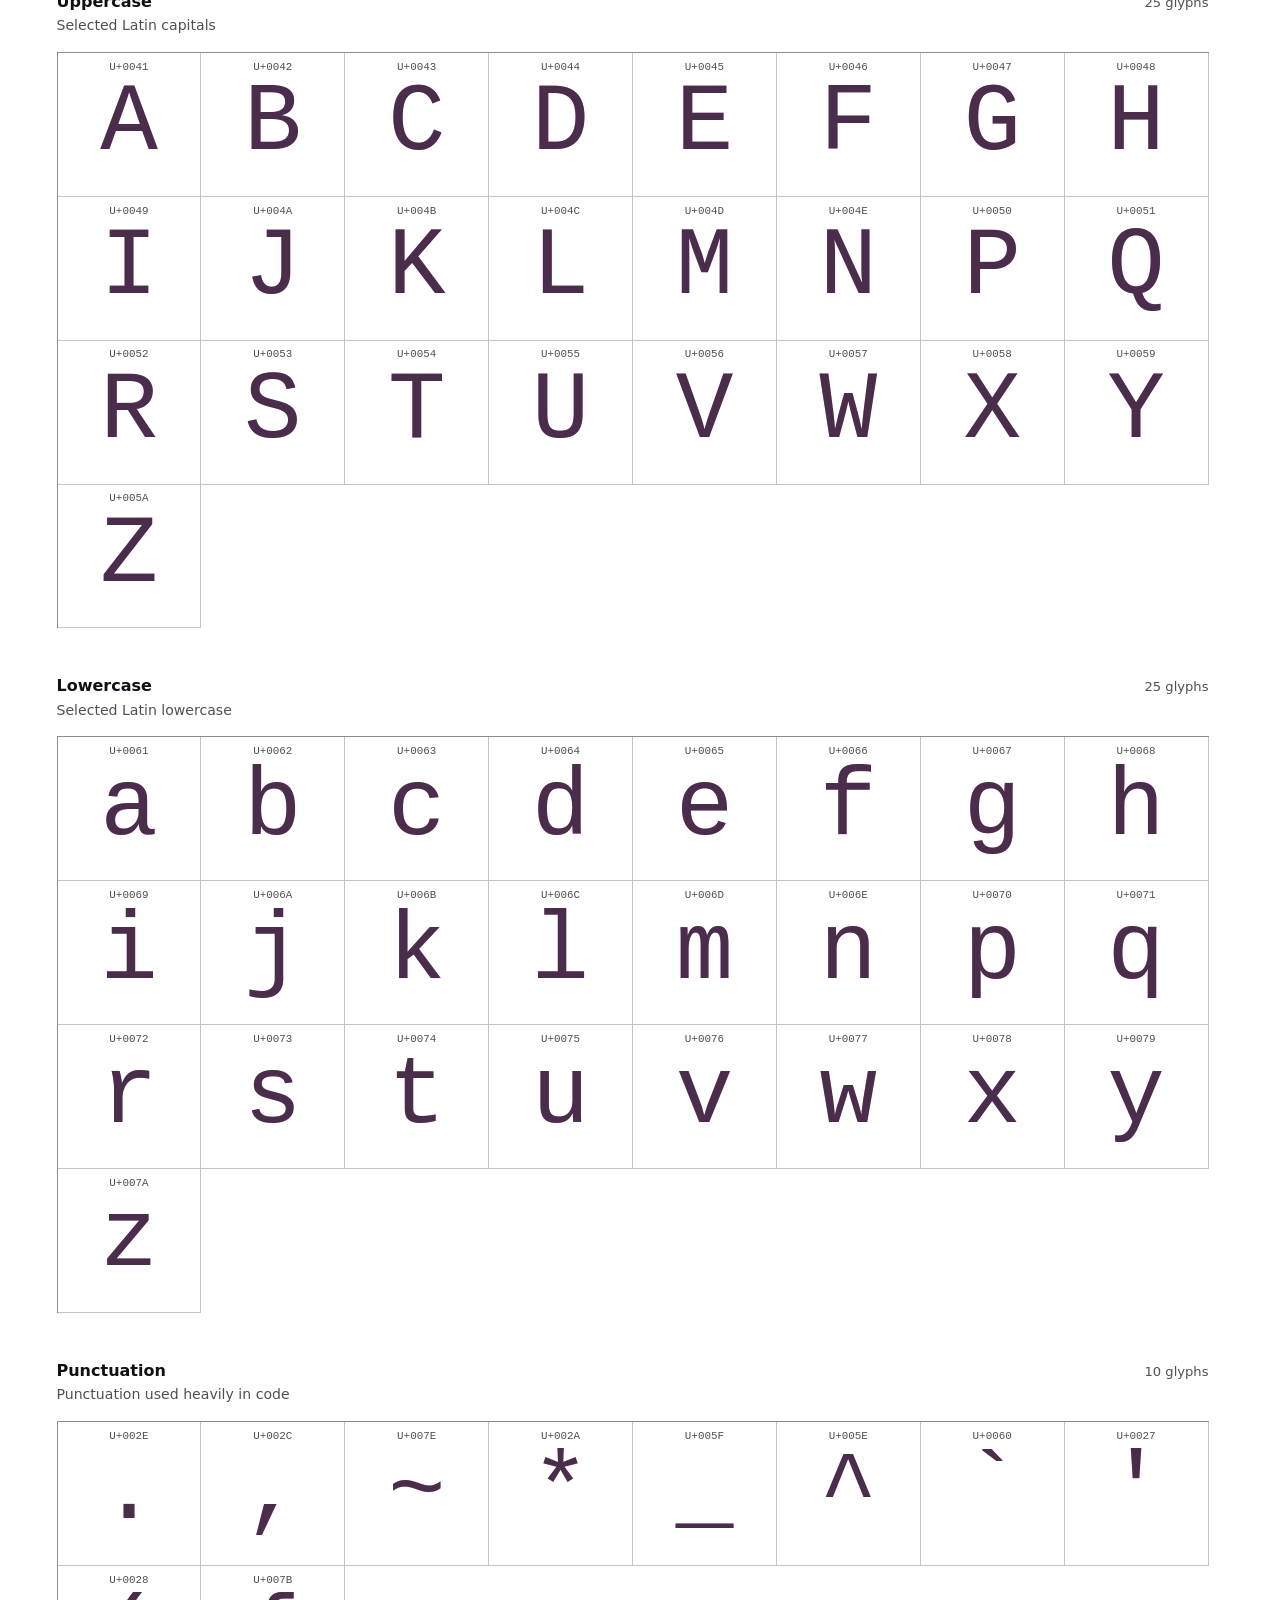
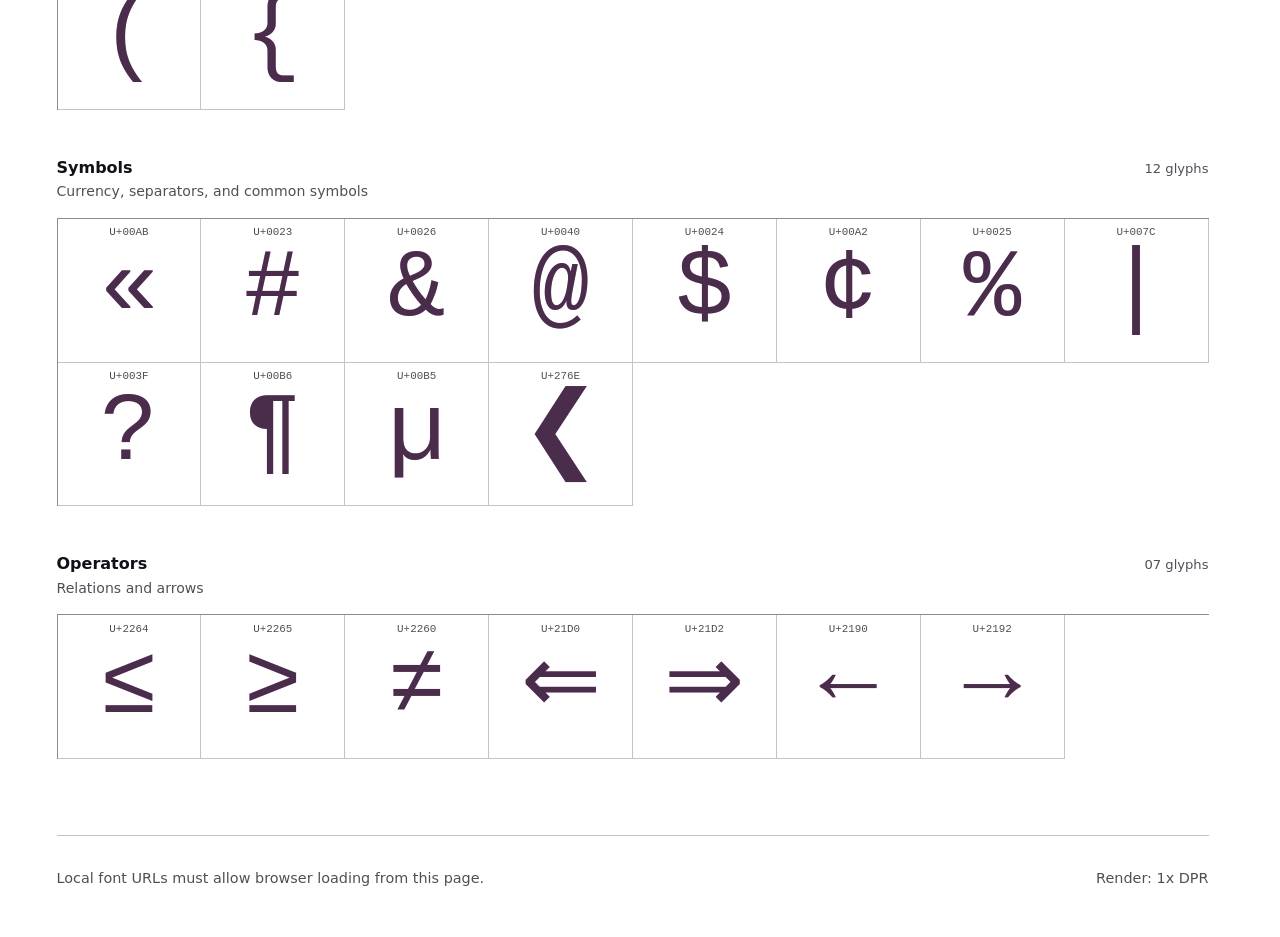
==== commit ba1694db: "Refactor glyph verifier" ====
--- a/verifier/index.html
+++ b/verifier/index.html
@@ -1,1441 +1,153 @@
-<!DOCTYPE html>
+<!doctype html>
 <html lang="en">
 
 <head>
   <meta charset="utf-8">
   <meta name="viewport" content="width=device-width, initial-scale=1">
-  <title>Glyph Verifier · Typeface Overlay Instrument</title>
-  <meta name="description" content="A specimen-sheet instrument that overlays two monospace typefaces glyph by glyph.">
-
-  <link rel="preconnect" href="https://fonts.googleapis.com">
-  <link rel="preconnect" href="https://fonts.gstatic.com" crossorigin>
-  <link
-    href="https://fonts.googleapis.com/css2?family=Linden+Hill:ital@0;1&family=Roboto+Mono:ital,wght@0,100..700;1,100..700&display=swap"
-    rel="stylesheet">
-
-  <style>
-    :root {
-      /* paper system */
-      --paper: #ede4cb;
-      --paper-dim: #e4d9b6;
-      --paper-deep: #d3c399;
-      --paper-shadow: rgba(26, 20, 9, 0.05);
-
-      /* ink system */
-      --ink: #1a1409;
-      --ink-mid: #4a3a1f;
-      --ink-light: #94815b;
-      --ink-faint: #b8a682;
-
-      /* rule system */
-      --rule: rgba(26, 20, 9, 0.16);
-      --rule-strong: rgba(26, 20, 9, 0.32);
-      --rule-soft: rgba(26, 20, 9, 0.06);
-
-      /* overlay channels */
-      --hue-a: #1542d8;
-      --hue-b: #cb1818;
-
-      /* type stack */
-      --serif: "Linden Hill", "Times New Roman", Times, serif;
-      --mono: "Roboto Mono", ui-monospace, "SF Mono", Menlo, Consolas, monospace;
-
-      /* font slots (dynamic) */
-      --font-a: var(--mono);
-      --font-b: var(--mono);
-
-      /* metrics */
-      --cell-size: 144px;
-      --glyph-size: 96px;
-      --opacity-a: 0.78;
-      --opacity-b: 0.78;
-    }
-
-    * {
-      box-sizing: border-box;
-      margin: 0;
-      padding: 0;
-    }
-
-    html {
-      background: var(--paper);
-    }
-
-    body {
-      background: var(--paper);
-      color: var(--ink);
-      font-family: var(--mono);
-      font-size: 13px;
-      line-height: 1.55;
-      font-feature-settings: "kern", "liga", "calt";
-      -webkit-font-smoothing: antialiased;
-      text-rendering: optimizeLegibility;
-      min-height: 100vh;
-      position: relative;
-      overflow-x: hidden;
-    }
-
-    /* paper grain */
-    body::before {
-      content: "";
-      position: fixed;
-      inset: 0;
-      pointer-events: none;
-      background-image:
-        radial-gradient(circle at 1px 1px, rgba(26, 20, 9, 0.07) 1px, transparent 0);
-      background-size: 28px 28px;
-      z-index: 0;
-      opacity: 0.55;
-    }
-
-    /* vignette */
-    body::after {
-      content: "";
-      position: fixed;
-      inset: 0;
-      pointer-events: none;
-      background: radial-gradient(ellipse at center, transparent 30%, rgba(26, 20, 9, 0.06) 100%);
-      z-index: 0;
-    }
-
-    .shell {
-      position: relative;
-      z-index: 1;
-      max-width: 1440px;
-      margin: 0 auto;
-      padding: 56px 56px 80px;
-    }
-
-    /* ─────────────────────────── Masthead ─────────────────────────── */
-    .masthead {
-      border-top: 3px double var(--ink);
-      border-bottom: 1px solid var(--ink);
-      padding: 28px 0 36px;
-      margin-bottom: 56px;
-      display: grid;
-      grid-template-columns: 1fr 2.2fr 1fr;
-      align-items: end;
-      gap: 40px;
-    }
-
-    .meta-block {
-      font-family: var(--mono);
-      font-size: 10px;
-      letter-spacing: 0.18em;
-      text-transform: uppercase;
-      color: var(--ink-mid);
-      display: flex;
-      flex-direction: column;
-      gap: 7px;
-    }
-
-    .meta-row {
-      display: flex;
-      justify-content: space-between;
-      gap: 16px;
-      border-bottom: 1px dotted var(--rule-strong);
-      padding-bottom: 4px;
-    }
-
-    .meta-row span:last-child {
-      color: var(--ink);
-      font-weight: 500;
-      letter-spacing: 0.16em;
-    }
-
-    .meta-block--right {
-      text-align: right;
-    }
-
-    .meta-block--right .meta-row {
-      flex-direction: row-reverse;
-    }
-
-    .title {
-      text-align: center;
-    }
-
-    .title h1 {
-      font-family: var(--serif);
-      font-weight: 400;
-      font-size: clamp(64px, 9.5vw, 116px);
-      line-height: 0.86;
-      letter-spacing: -0.025em;
-      font-variation-settings: "opsz" 144, "SOFT" 30, "WONK" 0;
-      color: var(--ink);
-    }
-
-    .title h1 em {
-      font-style: italic;
-      font-variation-settings: "opsz" 144, "SOFT" 100, "WONK" 1;
-      letter-spacing: -0.005em;
-    }
-
-    .title__sub {
-      margin-top: 22px;
-      font-family: var(--mono);
-      font-size: 11px;
-      letter-spacing: 0.34em;
-      text-transform: uppercase;
-      color: var(--ink-mid);
-      display: flex;
-      align-items: center;
-      justify-content: center;
-      gap: 18px;
-    }
-
-    .title__sub::before,
-    .title__sub::after {
-      content: "";
-      width: 36px;
-      height: 1px;
-      background: var(--ink-mid);
-    }
-
-    /* ─────────────────────────── Console ─────────────────────────── */
-    .console {
-      display: grid;
-      grid-template-columns: 1fr 1fr;
-      border: 1px solid var(--ink);
-      background: var(--paper-dim);
-      margin-bottom: 28px;
-      position: relative;
-    }
-
-    .console::before {
-      content: "";
-      position: absolute;
-      inset: 4px;
-      border: 1px solid var(--rule);
-      pointer-events: none;
-    }
-
-    .panel {
-      padding: 28px 30px 30px;
-      position: relative;
-      z-index: 1;
-    }
-
-    .panel+.panel {
-      border-left: 1px solid var(--ink);
-    }
-
-    .panel__head {
-      display: flex;
-      justify-content: space-between;
-      align-items: center;
-      margin-bottom: 20px;
-      padding-bottom: 16px;
-      border-bottom: 1px solid var(--rule-strong);
-    }
-
-    .panel__tag {
-      font-family: var(--mono);
-      font-size: 9px;
-      letter-spacing: 0.3em;
-      text-transform: uppercase;
-      color: var(--ink-mid);
-      display: flex;
-      align-items: center;
-      gap: 10px;
-    }
-
-    .swatch {
-      display: inline-block;
-      width: 13px;
-      height: 13px;
-      border-radius: 50%;
-      background: var(--swatch-color);
-      border: 1px solid var(--ink);
-    }
-
-    .panel--a {
-      --swatch-color: var(--hue-a);
-    }
-
-    .panel--b {
-      --swatch-color: var(--hue-b);
-    }
-
-    .panel__status {
-      display: flex;
-      align-items: center;
-      gap: 8px;
-      font-family: var(--mono);
-      font-size: 9px;
-      letter-spacing: 0.2em;
-      text-transform: uppercase;
-      color: var(--ink-light);
-    }
-
-    .status-dot {
-      display: inline-block;
-      width: 7px;
-      height: 7px;
-      border-radius: 50%;
-      background: var(--ink-faint);
-      transition: background 0.3s;
-    }
-
-    .status-dot--loading {
-      background: #c89400;
-      animation: pulse 1.1s infinite ease-in-out;
-    }
-
-    .status-dot--loaded {
-      background: #5b8b39;
-    }
-
-    .status-dot--system {
-      background: var(--ink-mid);
-    }
-
-    .status-dot--error {
-      background: var(--hue-b);
-    }
-
-    @keyframes pulse {
-
-      0%,
-      100% {
-        opacity: 0.4;
-      }
-
-      50% {
-        opacity: 1;
-      }
-    }
-
-    .field {
-      display: grid;
-      grid-template-columns: 88px 1fr;
-      align-items: center;
-      padding: 12px 0;
-      gap: 14px;
-      border-bottom: 1px dashed var(--rule);
-    }
-
-    .field:last-child {
-      border-bottom: none;
-      padding-bottom: 4px;
-    }
-
-    .field__label {
-      font-family: var(--mono);
-      font-size: 10px;
-      letter-spacing: 0.2em;
-      text-transform: uppercase;
-      color: var(--ink-mid);
-    }
-
-    .field__input {
-      background: transparent;
-      border: none;
-      font-family: var(--mono);
-      font-size: 13px;
-      color: var(--ink);
-      width: 100%;
-      padding: 4px 0;
-      border-bottom: 1px dotted var(--ink-faint);
-      outline: none;
-      transition: border-color 0.15s;
-    }
-
-    .field__input:focus {
-      border-bottom: 1px solid var(--ink);
-    }
-
-    .field__input::placeholder {
-      color: var(--ink-faint);
-      font-style: italic;
-    }
-
-    .field--slider {
-      grid-template-columns: 88px 1fr 52px;
-    }
-
-    /* slider */
-    .slider {
-      -webkit-appearance: none;
-      appearance: none;
-      background: transparent;
-      width: 100%;
-      cursor: pointer;
-      margin: 0;
-    }
-
-    .slider::-webkit-slider-runnable-track {
-      height: 1px;
-      background: var(--ink);
-    }
-
-    .slider::-webkit-slider-thumb {
-      -webkit-appearance: none;
-      width: 14px;
-      height: 14px;
-      border-radius: 50%;
-      background: var(--swatch-color, var(--ink));
-      margin-top: -7px;
-      border: 1px solid var(--ink);
-      cursor: pointer;
-      transition: transform 0.1s;
-    }
-
-    .slider::-webkit-slider-thumb:hover {
-      transform: scale(1.15);
-    }
-
-    .slider::-moz-range-track {
-      height: 1px;
-      background: var(--ink);
-    }
-
-    .slider::-moz-range-thumb {
-      width: 14px;
-      height: 14px;
-      border-radius: 50%;
-      background: var(--swatch-color, var(--ink));
-      border: 1px solid var(--ink);
-      cursor: pointer;
-    }
-
-    .field__value {
-      font-family: var(--mono);
-      font-size: 11px;
-      color: var(--ink);
-      text-align: right;
-      font-variant-numeric: tabular-nums;
-    }
-
-    /* ─────────────────────────── Toolbar ─────────────────────────── */
-    .toolbar {
-      display: flex;
-      flex-wrap: wrap;
-      align-items: center;
-      gap: 36px;
-      padding: 20px 0 26px;
-      border-bottom: 1px solid var(--ink);
-      margin-bottom: 64px;
-    }
-
-    .tool {
-      display: flex;
-      align-items: center;
-      gap: 14px;
-    }
-
-    .tool__label {
-      font-family: var(--mono);
-      font-size: 9px;
-      letter-spacing: 0.3em;
-      text-transform: uppercase;
-      color: var(--ink-mid);
-    }
-
-    .tool .slider {
-      width: 200px;
-    }
-
-    .mode-select {
-      display: inline-flex;
-      border: 1px solid var(--ink);
-      background: var(--paper);
-    }
-
-    .mode-select button {
-      background: transparent;
-      border: none;
-      padding: 6px 14px;
-      font-family: var(--mono);
-      font-size: 10px;
-      letter-spacing: 0.18em;
-      text-transform: uppercase;
-      color: var(--ink-mid);
-      cursor: pointer;
-      border-right: 1px solid var(--ink);
-      transition: background 0.15s, color 0.15s;
-    }
-
-    .mode-select button:last-child {
-      border-right: none;
-    }
-
-    .mode-select button:hover {
-      background: var(--paper-dim);
-      color: var(--ink);
-    }
-
-    .mode-select button.is-active {
-      background: var(--ink);
-      color: var(--paper);
-    }
-
-    .toggle {
-      display: inline-flex;
-      align-items: center;
-      gap: 10px;
-      cursor: pointer;
-      font-family: var(--mono);
-      font-size: 10px;
-      letter-spacing: 0.2em;
-      text-transform: uppercase;
-      color: var(--ink-mid);
-      user-select: none;
-    }
-
-    .toggle input {
-      appearance: none;
-      -webkit-appearance: none;
-      width: 14px;
-      height: 14px;
-      border: 1px solid var(--ink);
-      background: var(--paper);
-      cursor: pointer;
-      position: relative;
-      margin: 0;
-    }
-
-    .toggle input:checked {
-      background: var(--ink);
-    }
-
-    .toggle input:checked::after {
-      content: "";
-      position: absolute;
-      inset: 2px;
-      background: var(--paper);
-    }
-
-    .swap-btn {
-      background: transparent;
-      border: 1px solid var(--ink);
-      padding: 6px 14px;
-      font-family: var(--mono);
-      font-size: 10px;
-      letter-spacing: 0.18em;
-      text-transform: uppercase;
-      color: var(--ink);
-      cursor: pointer;
-      transition: background 0.15s, color 0.15s;
-    }
-
-    .swap-btn:hover {
-      background: var(--ink);
-      color: var(--paper);
-    }
-
-    /* ─────────────────────────── Sections ─────────────────────────── */
-    .section {
-      margin-bottom: 72px;
-    }
-
-    .section__head {
-      display: grid;
-      grid-template-columns: auto 1fr auto;
-      align-items: end;
-      gap: 28px;
-      margin-bottom: 28px;
-      padding-bottom: 16px;
-      border-bottom: 1px solid var(--ink);
-    }
-
-    .section__index {
-      font-family: var(--serif);
-      font-size: 68px;
-      font-style: italic;
-      line-height: 0.82;
-      font-variation-settings: "opsz" 144, "SOFT" 100, "WONK" 1;
-      color: var(--ink);
-      letter-spacing: -0.01em;
-    }
-
-    .section__title-block {
-      display: flex;
-      flex-direction: column;
-      gap: 6px;
-      padding-bottom: 6px;
-    }
-
-    .section__title {
-      font-family: var(--mono);
-      font-size: 12px;
-      letter-spacing: 0.34em;
-      text-transform: uppercase;
-      color: var(--ink);
-      font-weight: 500;
-    }
-
-    .section__desc {
-      font-family: var(--serif);
-      font-style: italic;
-      font-size: 15px;
-      font-variation-settings: "opsz" 36, "SOFT" 50;
-      color: var(--ink-mid);
-    }
-
-    .section__count {
-      font-family: var(--mono);
-      font-size: 10px;
-      letter-spacing: 0.2em;
-      text-transform: uppercase;
-      color: var(--ink-light);
-      padding-bottom: 8px;
-      text-align: right;
-      font-variant-numeric: tabular-nums;
-    }
-
-    .section__count strong {
-      color: var(--ink);
-      font-weight: 500;
-    }
-
-    /* ─────────────────────────── Grid ─────────────────────────── */
-    .grid {
-      display: grid;
-      grid-template-columns: repeat(auto-fill, minmax(var(--cell-size), 1fr));
-      gap: 0;
-      background: var(--paper);
-      border: 1px solid var(--ink);
-    }
-
-    .cell {
-      background: var(--paper);
-      position: relative;
-      aspect-ratio: 1 / 1;
-      display: grid;
-      place-items: center;
-      overflow: hidden;
-      isolation: isolate;
-      transition: background 0.2s;
-      border-right: 1px solid var(--rule);
-      border-bottom: 1px solid var(--rule);
-    }
-
-    .cell:hover {
-      background: #f1e8d2;
-    }
-
-    .cell:hover .corner::before,
-    .cell:hover .corner::after {
-      background: var(--ink-mid);
-    }
-
-    .cell:hover .cell__codepoint {
-      color: var(--ink-mid);
-    }
-
-    /* corner crop marks */
-    .corner {
-      position: absolute;
-      width: 8px;
-      height: 8px;
-      pointer-events: none;
-    }
-
-    .corner::before,
-    .corner::after {
-      content: "";
-      position: absolute;
-      background: var(--ink-faint);
-      transition: background 0.2s;
-    }
-
-    .corner::before {
-      width: 8px;
-      height: 1px;
-    }
-
-    .corner::after {
-      width: 1px;
-      height: 8px;
-    }
-
-    .corner--tl {
-      top: 8px;
-      left: 8px;
-    }
-
-    .corner--tr {
-      top: 8px;
-      right: 8px;
-    }
-
-    .corner--tr::before {
-      right: 0;
-    }
-
-    .corner--tr::after {
-      right: 0;
-    }
-
-    .corner--bl {
-      bottom: 8px;
-      left: 8px;
-    }
-
-    .corner--bl::before {
-      bottom: 0;
-    }
-
-    .corner--bl::after {
-      bottom: 0;
-    }
-
-    .corner--br {
-      bottom: 8px;
-      right: 8px;
-    }
-
-    .corner--br::before {
-      right: 0;
-      bottom: 0;
-    }
-
-    .corner--br::after {
-      right: 0;
-      bottom: 0;
-    }
-
-    .cell__codepoint {
-      position: absolute;
-      top: 8px;
-      left: 22px;
-      right: 22px;
-      font-family: var(--mono);
-      font-size: 8px;
-      letter-spacing: 0.08em;
-      color: var(--ink-faint);
-      white-space: nowrap;
-      overflow: hidden;
-      text-overflow: ellipsis;
-      text-align: center;
-      transition: color 0.2s;
-    }
-
-    /* guides — toggleable */
-    .guide {
-      position: absolute;
-      left: 0;
-      right: 0;
-      height: 1px;
-      pointer-events: none;
-      opacity: 0;
-      transition: opacity 0.2s;
-    }
-
-    .guide--baseline {
-      bottom: 28%;
-      background: linear-gradient(90deg, transparent 0%, var(--ink-faint) 12%, var(--ink-faint) 88%, transparent 100%);
-    }
-
-    .guide--xheight {
-      bottom: 56%;
-      background: linear-gradient(90deg, transparent 0%, rgba(26, 20, 9, 0.14) 12%, rgba(26, 20, 9, 0.14) 88%, transparent 100%);
-    }
-
-    .guide--capheight {
-      top: 18%;
-      background: linear-gradient(90deg, transparent 0%, rgba(26, 20, 9, 0.10) 12%, rgba(26, 20, 9, 0.10) 88%, transparent 100%);
-    }
-
-    .guides-on .guide {
-      opacity: 1;
-    }
-
-    /* glyph stage */
-    .stage {
-      display: grid;
-      grid-template-columns: 1fr;
-      place-items: center;
-      position: relative;
-      z-index: 1;
-      width: 100%;
-      padding: 0 6px;
-    }
-
-    .glyph {
-      font-size: var(--glyph-size);
-      line-height: 1;
-      display: block;
-      mix-blend-mode: multiply;
-      grid-area: 1 / 1;
-      white-space: nowrap;
-      text-rendering: optimizeLegibility;
-      font-feature-settings: "kern", "liga", "calt";
-    }
-
-    .glyph--a {
-      font-family: var(--font-a);
-      color: var(--hue-a);
-      opacity: var(--opacity-a);
-    }
-
-    .glyph--b {
-      font-family: var(--font-b);
-      color: var(--hue-b);
-      opacity: var(--opacity-b);
-    }
-
-    /* mode: side-by-side */
-    body.mode-side .stage {
-      grid-template-columns: 1fr 1fr;
-      gap: 6px;
-    }
-
-    body.mode-side .glyph {
-      font-size: calc(var(--glyph-size) * 0.55);
-      mix-blend-mode: normal;
-      opacity: 1;
-    }
-
-    body.mode-side .glyph--a {
-      grid-column: 1;
-      grid-row: 1;
-      text-align: right;
-    }
-
-    body.mode-side .glyph--b {
-      grid-column: 2;
-      grid-row: 1;
-      text-align: left;
-    }
-
-    /* mode: solo */
-    body.mode-a-only .glyph--b {
-      display: none;
-    }
-
-    body.mode-b-only .glyph--a {
-      display: none;
-    }
-
-    body.mode-a-only .glyph--a,
-    body.mode-b-only .glyph--b {
-      mix-blend-mode: normal;
-      opacity: 1;
-    }
-
-    /* ─────────────────────────── Colophon ─────────────────────────── */
-    .colophon {
-      margin-top: 96px;
-      padding-top: 40px;
-      border-top: 3px double var(--ink);
-      display: grid;
-      grid-template-columns: 1fr 2fr 1fr;
-      gap: 32px;
-      align-items: center;
-    }
-
-    .colophon__col {
-      font-family: var(--mono);
-      font-size: 10px;
-      letter-spacing: 0.2em;
-      text-transform: uppercase;
-      color: var(--ink-mid);
-      display: flex;
-      flex-direction: column;
-      gap: 7px;
-    }
-
-    .colophon__col--right {
-      text-align: right;
-    }
-
-    .colophon__mark {
-      text-align: center;
-    }
-
-    .colophon__mark em {
-      display: block;
-      font-family: var(--serif);
-      font-style: italic;
-      font-size: 30px;
-      letter-spacing: -0.015em;
-      font-variation-settings: "opsz" 144, "SOFT" 100, "WONK" 1;
-      color: var(--ink);
-      line-height: 1;
-    }
-
-    .colophon__mark span {
-      display: block;
-      margin-top: 14px;
-      font-size: 10px;
-      letter-spacing: 0.32em;
-      text-transform: uppercase;
-      font-family: var(--mono);
-      color: var(--ink-mid);
-    }
-
-    /* ─────────────────────────── Focus / a11y ─────────────────────────── */
-    .field__input:focus-visible,
-    .slider:focus-visible,
-    .swap-btn:focus-visible,
-    .mode-select button:focus-visible,
-    .toggle input:focus-visible {
-      outline: 2px solid var(--ink);
-      outline-offset: 3px;
-    }
-
-    /* ─────────────────────────── Responsive ─────────────────────────── */
-    @media (max-width: 1000px) {
-      .shell {
-        padding: 36px 28px 64px;
-      }
-
-      .masthead {
-        grid-template-columns: 1fr;
-        gap: 24px;
-        text-align: center;
-      }
-
-      .meta-block,
-      .meta-block--right {
-        text-align: left;
-      }
-
-      .meta-block--right .meta-row {
-        flex-direction: row;
-      }
-
-      .console {
-        grid-template-columns: 1fr;
-      }
-
-      .panel+.panel {
-        border-left: none;
-        border-top: 1px solid var(--ink);
-      }
-
-      .section__head {
-        grid-template-columns: auto 1fr;
-        gap: 16px;
-      }
-
-      .section__count {
-        grid-column: 1 / -1;
-        text-align: left;
-      }
-
-      .colophon {
-        grid-template-columns: 1fr;
-        text-align: left;
-      }
-
-      .colophon__col--right {
-        text-align: left;
-      }
-    }
-
-    @media (max-width: 600px) {
-      :root {
-        --cell-size: 92px;
-        --glyph-size: 56px;
-      }
-
-      .shell {
-        padding: 24px 16px 48px;
-      }
-
-      .toolbar {
-        gap: 24px;
-      }
-
-      .toolbar .slider {
-        width: 140px;
-      }
-    }
-
-    /* ─────────────────────────── Entrance ─────────────────────────── */
-    @keyframes rise {
-      from {
-        opacity: 0;
-        transform: translateY(10px);
-      }
-
-      to {
-        opacity: 1;
-        transform: translateY(0);
-      }
-    }
-
-    .shell>* {
-      animation: rise 0.7s cubic-bezier(0.2, 0.6, 0.2, 1) backwards;
-    }
-
-    .masthead {
-      animation-delay: 0s;
-    }
-
-    .console {
-      animation-delay: 0.08s;
-    }
-
-    .toolbar {
-      animation-delay: 0.16s;
-    }
-
-    #board {
-      animation-delay: 0.24s;
-    }
-
-    .colophon {
-      animation-delay: 0.32s;
-    }
-
-    @media (prefers-reduced-motion: reduce) {
-      .shell>* {
-        animation: none;
-      }
-
-      * {
-        transition: none !important;
-      }
-    }
-  </style>
+  <meta name="description" content="Compare two monospace fonts glyph by glyph with overlay and side-by-side views.">
+  <title>Glyph Verifier | Anthrosevka Mono</title>
+  <link rel="stylesheet" href="styles.css">
+  <script src="script.js" defer></script>
 </head>
 
 <body class="mode-overlay">
+  <a class="skip-link" href="#main">Skip to content</a>
 
-  <div class="shell">
+  <header class="site-header">
+    <a class="wordmark" href="../docs/index.html" aria-label="Anthrosevka Mono home">
+      Anthrosevka Mono
+    </a>
+    <nav class="site-nav" aria-label="Verifier sections">
+      <a href="#fonts">Fonts</a>
+      <a href="#glyphs">Glyphs</a>
+      <a href="https://github.com/nanxstats/anthrosevka">GitHub</a>
+    </nav>
+  </header>
 
-    <header class="masthead">
-      <div class="meta-block">
-        <div class="meta-row"><span>Instrument</span><span>№ 01</span></div>
-        <div class="meta-row"><span>Revision</span><span>A · MMXXVI</span></div>
-        <div class="meta-row"><span>Folio</span><span>I / I</span></div>
-      </div>
-      <div class="title">
-        <h1>Glyph <em>Verifier</em></h1>
-        <p class="title__sub">A typeface overlay instrument</p>
-      </div>
-      <div class="meta-block meta-block--right">
-        <div class="meta-row"><span>Method</span><span>Overlay</span></div>
-        <div class="meta-row"><span>Weight</span><span>Regular · 400</span></div>
-        <div class="meta-row"><span>Posture</span><span>Upright</span></div>
-      </div>
-    </header>
-
-    <section class="console" aria-label="Specimen configuration">
-      <div class="panel panel--a">
-        <div class="panel__head">
-          <div class="panel__tag"><span class="swatch" aria-hidden="true"></span> Specimen A</div>
-          <div class="panel__status">
-            <span class="status-dot" id="status-a" aria-hidden="true"></span>
-            <span id="status-a-text">Idle</span>
-          </div>
-        </div>
-        <div class="field">
-          <label class="field__label" for="name-a">Family</label>
-          <input class="field__input" id="name-a" type="text" placeholder="e.g. specimen mono" autocomplete="off"
-            spellcheck="false">
-        </div>
-        <div class="field">
-          <label class="field__label" for="url-a">Origin</label>
-          <input class="field__input" id="url-a" type="url"
-            placeholder="https://… .woff2 (optional — blank if system-installed)" autocomplete="off" spellcheck="false">
-        </div>
-        <div class="field field--slider">
-          <span class="field__label">Opacity</span>
-          <input class="slider" id="opacity-a" type="range" min="20" max="100" value="78"
-            aria-label="Specimen A opacity">
-          <span class="field__value" id="opacity-a-val">78%</span>
-        </div>
-      </div>
-      <div class="panel panel--b">
-        <div class="panel__head">
-          <div class="panel__tag"><span class="swatch" aria-hidden="true"></span> Specimen B</div>
-          <div class="panel__status">
-            <span class="status-dot" id="status-b" aria-hidden="true"></span>
-            <span id="status-b-text">Idle</span>
-          </div>
-        </div>
-        <div class="field">
-          <label class="field__label" for="name-b">Family</label>
-          <input class="field__input" id="name-b" type="text" placeholder="e.g. reference mono" autocomplete="off"
-            spellcheck="false">
-        </div>
-        <div class="field">
-          <label class="field__label" for="url-b">Origin</label>
-          <input class="field__input" id="url-b" type="url"
-            placeholder="https://… .woff2 (optional — blank if system-installed)" autocomplete="off" spellcheck="false">
-        </div>
-        <div class="field field--slider">
-          <span class="field__label">Opacity</span>
-          <input class="slider" id="opacity-b" type="range" min="20" max="100" value="78"
-            aria-label="Specimen B opacity">
-          <span class="field__value" id="opacity-b-val">78%</span>
-        </div>
+  <main id="main">
+    <section class="hero page-shell" id="top" aria-labelledby="hero-title">
+      <div class="hero-copy">
+        <p class="project-note">Glyph comparison</p>
+        <h1 id="hero-title">Glyph Verifier</h1>
+        <p class="hero-subtitle">
+          Compare two monospace fonts by overlaying matching glyphs or checking
+          them side by side.
+        </p>
       </div>
     </section>
 
-    <div class="toolbar" role="toolbar" aria-label="Display controls">
-      <div class="tool">
-        <span class="tool__label">Glyph size</span>
-        <input class="slider" id="size" type="range" min="48" max="180" value="96" aria-label="Glyph size">
-        <span class="field__value" id="size-val">96px</span>
+    <section class="section page-shell" id="fonts" aria-labelledby="fonts-title">
+      <div class="section-head">
+        <h2 id="fonts-title">Fonts</h2>
+        <p>
+          Enter installed family names, or load WOFF/WOFF2 files by URL. Settings
+          are saved locally in this browser.
+        </p>
       </div>
-      <div class="tool">
-        <span class="tool__label">View</span>
-        <div class="mode-select" id="mode-select" role="radiogroup" aria-label="View mode">
-          <button data-mode="overlay" class="is-active" aria-pressed="true" title="Overlay (press 1)">Overlay</button>
-          <button data-mode="side" aria-pressed="false" title="Side by side (press 2)">Side</button>
-          <button data-mode="a-only" aria-pressed="false" title="Specimen A only (press 3)">A</button>
-          <button data-mode="b-only" aria-pressed="false" title="Specimen B only (press 4)">B</button>
-        </div>
+
+      <div class="font-panels" aria-label="Font configuration">
+        <section class="font-panel font-panel-a" aria-labelledby="font-a-title">
+          <div class="font-panel-head">
+            <h3 id="font-a-title"><span class="swatch" aria-hidden="true"></span>Font A</h3>
+            <p class="font-status" aria-live="polite">
+              <span class="status-dot" id="status-a" aria-hidden="true"></span>
+              <span id="status-a-text">Idle</span>
+            </p>
+          </div>
+
+          <div class="field-stack">
+            <label class="control-field" for="name-a">
+              <span>Family name</span>
+              <input id="name-a" type="text" placeholder="Anthrosevka Mono" autocomplete="off" spellcheck="false">
+            </label>
+
+            <label class="control-field" for="url-a">
+              <span>Font file URL</span>
+              <input id="url-a" type="url" placeholder="https://example.com/font-a.woff2" autocomplete="off"
+                spellcheck="false">
+            </label>
+
+            <label class="control-field range-field" for="opacity-a">
+              <span>Opacity</span>
+              <output id="opacity-a-val" for="opacity-a">78%</output>
+              <input id="opacity-a" type="range" min="20" max="100" value="78" aria-label="Font A opacity">
+            </label>
+          </div>
+        </section>
+
+        <section class="font-panel font-panel-b" aria-labelledby="font-b-title">
+          <div class="font-panel-head">
+            <h3 id="font-b-title"><span class="swatch" aria-hidden="true"></span>Font B</h3>
+            <p class="font-status" aria-live="polite">
+              <span class="status-dot" id="status-b" aria-hidden="true"></span>
+              <span id="status-b-text">Idle</span>
+            </p>
+          </div>
+
+          <div class="field-stack">
+            <label class="control-field" for="name-b">
+              <span>Family name</span>
+              <input id="name-b" type="text" placeholder="Roboto Mono" autocomplete="off" spellcheck="false">
+            </label>
+
+            <label class="control-field" for="url-b">
+              <span>Font file URL</span>
+              <input id="url-b" type="url" placeholder="https://example.com/font-b.woff2" autocomplete="off"
+                spellcheck="false">
+            </label>
+
+            <label class="control-field range-field" for="opacity-b">
+              <span>Opacity</span>
+              <output id="opacity-b-val" for="opacity-b">78%</output>
+              <input id="opacity-b" type="range" min="20" max="100" value="78" aria-label="Font B opacity">
+            </label>
+          </div>
+        </section>
       </div>
-      <label class="toggle" title="Toggle baseline / x-height / cap guides (press G)">
-        <input type="checkbox" id="guides">
-        <span>Show guides</span>
-      </label>
-      <button class="swap-btn" id="swap-btn" title="Swap A and B">⇄ Swap A / B</button>
-    </div>
 
-    <div id="board"></div>
+      <div class="display-controls" role="toolbar" aria-label="Display controls">
+        <label class="control-field range-field size-control" for="size">
+          <span>Glyph size</span>
+          <output id="size-val" for="size">96px</output>
+          <input id="size" type="range" min="48" max="180" value="96" aria-label="Glyph size">
+        </label>
 
-    <footer class="colophon">
-      <div class="colophon__col">
-        <div>Set in Linden Hill &amp; Roboto Mono</div>
-        <div>Plate I · Overlay matrix</div>
-        <div>Printed in pixels</div>
+        <fieldset class="view-control">
+          <legend>View</legend>
+          <div class="segmented" id="mode-select" role="group" aria-label="View mode">
+            <button type="button" data-mode="overlay" class="is-active" aria-pressed="true">Overlay</button>
+            <button type="button" data-mode="side" aria-pressed="false">Side</button>
+            <button type="button" data-mode="a-only" aria-pressed="false">A</button>
+            <button type="button" data-mode="b-only" aria-pressed="false">B</button>
+          </div>
+        </fieldset>
+
+        <label class="check-control" for="guides">
+          <input type="checkbox" id="guides">
+          <span>Guides</span>
+        </label>
+
+        <button class="button button-quiet" id="swap-btn" type="button">Swap fonts</button>
       </div>
-      <div class="colophon__mark">
-        <em>Precision, by inspection</em>
-        <span>— end of folio —</span>
+    </section>
+
+    <section class="section page-shell" id="glyphs" aria-labelledby="glyphs-title">
+      <div class="section-head">
+        <h2 id="glyphs-title">Glyphs</h2>
+        <p>
+          The grid keeps each character in the same cell so differences in
+          counters, terminals, spacing, and alignment are easy to inspect.
+        </p>
       </div>
-      <div class="colophon__col colophon__col--right">
-        <div>Render: <span id="device-info">your screen</span></div>
-        <div>Anti-aliased</div>
-        <div>Subpixel mode active</div>
-      </div>
-    </footer>
 
-  </div>
+      <div id="board" class="board"></div>
+    </section>
+  </main>
 
-  <script>
-    (function () {
-      "use strict";
-
-      // ───────────── data ─────────────
-      const SECTIONS = [
-        {
-          title: "Figures",
-          desc: "Lining numerals, base ten",
-          chars: ["1", "2", "3", "4", "5", "6", "7", "8", "9", "0"],
-        },
-        {
-          title: "Majuscules",
-          desc: "Latin capitals, basic ASCII",
-          chars: "ABCDEFGHIJKLMNPQRSTUVWXYZ".split(""),
-        },
-        {
-          title: "Minuscules",
-          desc: "Latin minuscules, basic ASCII",
-          chars: "abcdefghijklmnpqrstuvwxyz".split(""),
-        },
-        {
-          title: "Marks",
-          desc: "Punctuation, period, comma, voice",
-          chars: [".", ",", "~", "*", "_", "^", "`", "'", "(", "{"],
-        },
-        {
-          title: "Sorts",
-          desc: "Currency, commercial, miscellaneous",
-          chars: ["«", "#", "&", "@", "$", "¢", "%", "|", "?", "¶", "µ", "❮"],
-        },
-        {
-          title: "Operators",
-          desc: "Sequences, arrows, relations",
-          chars: ["≤", "≥", "≠", "⇐", "⇒", "←", "→"],
-        },
-      ];
-
-      // ───────────── helpers ─────────────
-      function codepointLabel(ch) {
-        return [...ch]
-          .map(c => "U+" + c.codePointAt(0).toString(16).toUpperCase().padStart(4, "0"))
-          .join(" ");
-      }
-
-      function escapeHtml(s) {
-        return s
-          .replace(/&/g, "&amp;")
-          .replace(/</g, "&lt;")
-          .replace(/>/g, "&gt;")
-          .replace(/"/g, "&quot;");
-      }
-
-      function toRoman(n) {
-        const map = [["X", 10], ["IX", 9], ["V", 5], ["IV", 4], ["I", 1]];
-        let s = "";
-        for (const [c, v] of map) {
-          while (n >= v) { s += c; n -= v; }
-        }
-        return s;
-      }
-
-      // ───────────── render board ─────────────
-      const board = document.getElementById("board");
-      SECTIONS.forEach((sec, i) => {
-        const section = document.createElement("section");
-        section.className = "section";
-
-        const head = document.createElement("div");
-        head.className = "section__head";
-        head.innerHTML = `
-      <div class="section__index">${toRoman(i + 1)}</div>
-      <div class="section__title-block">
-        <div class="section__title">${sec.title}</div>
-        <div class="section__desc">${sec.desc}</div>
-      </div>
-      <div class="section__count">
-        <strong>${String(sec.chars.length).padStart(2, "0")}</strong> glyphs
-      </div>
-    `;
-        section.appendChild(head);
-
-        const grid = document.createElement("div");
-        grid.className = "grid";
-
-        sec.chars.forEach(ch => {
-          const cell = document.createElement("div");
-          cell.className = "cell";
-          cell.innerHTML = `
-        <span class="corner corner--tl" aria-hidden="true"></span>
-        <span class="corner corner--tr" aria-hidden="true"></span>
-        <span class="corner corner--bl" aria-hidden="true"></span>
-        <span class="corner corner--br" aria-hidden="true"></span>
-        <div class="guide guide--capheight"></div>
-        <div class="guide guide--xheight"></div>
-        <div class="guide guide--baseline"></div>
-        <span class="cell__codepoint">${codepointLabel(ch)}</span>
-        <div class="stage">
-          <span class="glyph glyph--a">${escapeHtml(ch)}</span>
-          <span class="glyph glyph--b">${escapeHtml(ch)}</span>
-        </div>
-      `;
-          grid.appendChild(cell);
-        });
-
-        section.appendChild(grid);
-        board.appendChild(section);
-      });
-
-      // ───────────── refs ─────────────
-      const root = document.documentElement;
-      const body = document.body;
-
-      const nameA = document.getElementById("name-a");
-      const urlA = document.getElementById("url-a");
-      const opA = document.getElementById("opacity-a");
-      const opAVal = document.getElementById("opacity-a-val");
-
-      const nameB = document.getElementById("name-b");
-      const urlB = document.getElementById("url-b");
-      const opB = document.getElementById("opacity-b");
-      const opBVal = document.getElementById("opacity-b-val");
-
-      const size = document.getElementById("size");
-      const sizeVal = document.getElementById("size-val");
-
-      const guides = document.getElementById("guides");
-      const modeSelect = document.getElementById("mode-select");
-      const swapBtn = document.getElementById("swap-btn");
-
-      const statusA = document.getElementById("status-a");
-      const statusATxt = document.getElementById("status-a-text");
-      const statusB = document.getElementById("status-b");
-      const statusBTxt = document.getElementById("status-b-text");
-
-      function setStatus(dotEl, txtEl, kind, message) {
-        dotEl.className = "status-dot" + (kind ? " status-dot--" + kind : "");
-        txtEl.textContent = message;
-      }
-
-      // ───────────── font loading ─────────────
-      const loadedCache = new Map();
-
-      async function applyFont(slot, name, url, dotEl, txtEl) {
-        const trimmedName = (name || "").trim();
-        const trimmedUrl = (url || "").trim();
-
-        if (!trimmedName) {
-          root.style.setProperty(`--font-${slot}`, "var(--mono)");
-          setStatus(dotEl, txtEl, "", "Idle");
-          return;
-        }
-
-        if (trimmedUrl) {
-          const key = `${trimmedName}::${trimmedUrl}`;
-          setStatus(dotEl, txtEl, "loading", "Loading…");
-          try {
-            if (!loadedCache.has(key)) {
-              const face = new FontFace(trimmedName, `url("${trimmedUrl}")`, { display: "swap" });
-              const loaded = await face.load();
-              document.fonts.add(loaded);
-              loadedCache.set(key, loaded);
-            }
-            root.style.setProperty(`--font-${slot}`, `"${trimmedName}", var(--mono)`);
-            setStatus(dotEl, txtEl, "loaded", "Loaded");
-          } catch (e) {
-            console.warn("Font load failed:", trimmedName, trimmedUrl, e);
-            root.style.setProperty(`--font-${slot}`, `"${trimmedName}", var(--mono)`);
-            setStatus(dotEl, txtEl, "error", "Failed");
-          }
-        } else {
-          root.style.setProperty(`--font-${slot}`, `"${trimmedName}", var(--mono)`);
-          // best-effort local check
-          try {
-            const available = document.fonts.check(`16px "${trimmedName}"`);
-            setStatus(dotEl, txtEl, available ? "system" : "error", available ? "System" : "Not found");
-          } catch (e) {
-            setStatus(dotEl, txtEl, "system", "System");
-          }
-        }
-      }
-
-      // ───────────── debounce ─────────────
-      function debounce(fn, ms) {
-        let t;
-        return function (...args) {
-          clearTimeout(t);
-          t = setTimeout(() => fn.apply(this, args), ms);
-        };
-      }
-
-      const updateA = debounce(() => applyFont("a", nameA.value, urlA.value, statusA, statusATxt), 320);
-      const updateB = debounce(() => applyFont("b", nameB.value, urlB.value, statusB, statusBTxt), 320);
-
-      // ───────────── persistence ─────────────
-      const STORAGE_KEY = "glyph-verifier-config-v1";
-
-      function activeMode() {
-        const btn = [...modeSelect.children].find(b => b.classList.contains("is-active"));
-        return btn ? btn.dataset.mode : "overlay";
-      }
-
-      function save() {
-        try {
-          localStorage.setItem(STORAGE_KEY, JSON.stringify({
-            nameA: nameA.value, urlA: urlA.value,
-            nameB: nameB.value, urlB: urlB.value,
-            opA: opA.value, opB: opB.value,
-            size: size.value,
-            guides: guides.checked,
-            mode: activeMode(),
-          }));
-        } catch (e) { }
-      }
-
-      function load() {
-        let config = {};
-        try { config = JSON.parse(localStorage.getItem(STORAGE_KEY) || "{}"); } catch (e) { }
-
-        if (config.nameA !== undefined) nameA.value = config.nameA;
-        if (config.urlA !== undefined) urlA.value = config.urlA;
-        if (config.nameB !== undefined) nameB.value = config.nameB;
-        if (config.urlB !== undefined) urlB.value = config.urlB;
-
-        if (config.opA !== undefined) {
-          opA.value = config.opA;
-          opAVal.textContent = opA.value + "%";
-          root.style.setProperty("--opacity-a", opA.value / 100);
-        }
-        if (config.opB !== undefined) {
-          opB.value = config.opB;
-          opBVal.textContent = opB.value + "%";
-          root.style.setProperty("--opacity-b", opB.value / 100);
-        }
-        if (config.size !== undefined) {
-          size.value = config.size;
-          sizeVal.textContent = size.value + "px";
-          root.style.setProperty("--glyph-size", size.value + "px");
-        }
-        if (config.guides !== undefined) {
-          guides.checked = !!config.guides;
-          body.classList.toggle("guides-on", guides.checked);
-        }
-        if (config.mode) setMode(config.mode);
-
-        updateA();
-        updateB();
-      }
-
-      // ───────────── events ─────────────
-      [nameA, urlA].forEach(el => el.addEventListener("input", () => { updateA(); save(); }));
-      [nameB, urlB].forEach(el => el.addEventListener("input", () => { updateB(); save(); }));
-
-      opA.addEventListener("input", () => {
-        root.style.setProperty("--opacity-a", opA.value / 100);
-        opAVal.textContent = opA.value + "%";
-        save();
-      });
-      opB.addEventListener("input", () => {
-        root.style.setProperty("--opacity-b", opB.value / 100);
-        opBVal.textContent = opB.value + "%";
-        save();
-      });
-      size.addEventListener("input", () => {
-        root.style.setProperty("--glyph-size", size.value + "px");
-        sizeVal.textContent = size.value + "px";
-        save();
-      });
-      guides.addEventListener("change", () => {
-        body.classList.toggle("guides-on", guides.checked);
-        save();
-      });
-
-      function setMode(mode) {
-        const valid = ["overlay", "side", "a-only", "b-only"];
-        if (!valid.includes(mode)) return;
-        [...modeSelect.children].forEach(b => {
-          const on = b.dataset.mode === mode;
-          b.classList.toggle("is-active", on);
-          b.setAttribute("aria-pressed", on ? "true" : "false");
-        });
-        body.classList.remove("mode-overlay", "mode-side", "mode-a-only", "mode-b-only");
-        body.classList.add("mode-" + mode);
-      }
-
-      modeSelect.addEventListener("click", (e) => {
-        const btn = e.target.closest("button[data-mode]");
-        if (!btn) return;
-        setMode(btn.dataset.mode);
-        save();
-      });
-
-      swapBtn.addEventListener("click", () => {
-        const tmpName = nameA.value, tmpUrl = urlA.value;
-        nameA.value = nameB.value; urlA.value = urlB.value;
-        nameB.value = tmpName; urlB.value = tmpUrl;
-        updateA(); updateB(); save();
-      });
-
-      // keyboard shortcuts
-      window.addEventListener("keydown", (e) => {
-        if (e.target.matches("input, textarea, select")) return;
-        if (e.metaKey || e.ctrlKey || e.altKey) return;
-        const k = e.key.toLowerCase();
-        if (k === "1") { setMode("overlay"); save(); }
-        else if (k === "2") { setMode("side"); save(); }
-        else if (k === "3") { setMode("a-only"); save(); }
-        else if (k === "4") { setMode("b-only"); save(); }
-        else if (k === "g") { guides.checked = !guides.checked; body.classList.toggle("guides-on", guides.checked); save(); }
-        else if (k === "s") { swapBtn.click(); }
-      });
-
-      // device readout
-      (function () {
-        const el = document.getElementById("device-info");
-        if (!el) return;
-        const dpr = window.devicePixelRatio || 1;
-        el.textContent = `${dpr.toFixed(dpr % 1 === 0 ? 0 : 2)}× DPR`;
-      })();
-
-      // initialize
-      load();
-    })();
-  </script>
-
+  <footer class="site-footer page-shell">
+    <p>Local font URLs must allow browser loading from this page.</p>
+    <p>Render: <span id="device-info">your screen</span></p>
+  </footer>
 </body>
 
 </html>
--- a/verifier/styles.css
+++ b/verifier/styles.css
@@ -0,0 +1,817 @@
+:root {
+  color-scheme: light;
+  --color-bg: oklch(1 0 0);
+  --color-surface: oklch(0.967 0 0);
+  --color-surface-strong: oklch(0.92 0 0);
+  --color-ink: oklch(0.18 0.012 270);
+  --color-muted: oklch(0.43 0.012 270);
+  --color-rule: oklch(0.82 0.006 270);
+  --color-rule-strong: oklch(0.64 0.012 270);
+  --color-accent: oklch(0.4 0.15 270);
+  --color-accent-ink: oklch(1 0 0);
+  --color-focus: oklch(0.52 0.16 270);
+  --color-channel-a: oklch(0.48 0.19 265);
+  --color-channel-b: oklch(0.55 0.19 28);
+  --color-success: oklch(0.48 0.13 145);
+  --color-warning: oklch(0.62 0.14 72);
+  --color-error: oklch(0.52 0.18 28);
+
+  --font-ui: ui-sans-serif, system-ui, -apple-system, BlinkMacSystemFont, "Segoe UI",
+    sans-serif;
+  --font-mono: ui-monospace, "SFMono-Regular", "SF Mono", "Cascadia Mono",
+    Menlo, Consolas, "Liberation Mono", monospace;
+
+  --font-a: var(--font-mono);
+  --font-b: var(--font-mono);
+  --cell-size: 8.5rem;
+  --glyph-size: 96px;
+  --opacity-a: 0.78;
+  --opacity-b: 0.78;
+  --glyph-blend: multiply;
+
+  --page-inline: 2rem;
+  --page-max: 72rem;
+  --section-space: 4.75rem;
+  --radius: 4px;
+}
+
+@media (prefers-color-scheme: dark) {
+  :root {
+    color-scheme: dark;
+    --color-bg: oklch(0.105 0 0);
+    --color-surface: oklch(0.16 0 0);
+    --color-surface-strong: oklch(0.23 0 0);
+    --color-ink: oklch(0.9 0.006 270);
+    --color-muted: oklch(0.7 0.01 270);
+    --color-rule: oklch(0.32 0.008 270);
+    --color-rule-strong: oklch(0.48 0.012 270);
+    --color-accent: oklch(0.76 0.12 270);
+    --color-accent-ink: oklch(0.105 0 0);
+    --color-focus: oklch(0.78 0.14 270);
+    --color-channel-a: oklch(0.72 0.14 265);
+    --color-channel-b: oklch(0.72 0.14 28);
+    --color-success: oklch(0.74 0.12 145);
+    --color-warning: oklch(0.78 0.13 72);
+    --color-error: oklch(0.7 0.15 28);
+    --glyph-blend: screen;
+  }
+}
+
+* {
+  box-sizing: border-box;
+}
+
+html {
+  scroll-behavior: smooth;
+  scrollbar-gutter: stable;
+}
+
+body {
+  min-height: 100vh;
+  margin: 0;
+  background: var(--color-bg);
+  color: var(--color-ink);
+  font-family: var(--font-ui);
+  font-size: 1.125rem;
+  line-height: 1.65;
+  text-rendering: optimizeLegibility;
+}
+
+body::selection {
+  background: color-mix(in oklch, var(--color-accent) 24%, transparent);
+}
+
+a {
+  color: inherit;
+  text-decoration-color: color-mix(in oklch, var(--color-accent) 70%, transparent);
+  text-decoration-thickness: 1px;
+  text-underline-offset: 0.18em;
+}
+
+a:hover {
+  color: var(--color-accent);
+}
+
+button,
+input,
+output {
+  font: inherit;
+}
+
+button {
+  cursor: pointer;
+}
+
+:focus-visible {
+  outline: 2px solid var(--color-focus);
+  outline-offset: 3px;
+}
+
+.skip-link {
+  position: fixed;
+  inset-block-start: 0.75rem;
+  inset-inline-start: 0.75rem;
+  z-index: 10;
+  padding: 0.55rem 0.75rem;
+  background: var(--color-bg);
+  border: 1px solid var(--color-rule-strong);
+  border-radius: var(--radius);
+  color: var(--color-ink);
+  font-family: var(--font-ui);
+  font-size: 0.875rem;
+  transform: translateY(-150%);
+}
+
+.skip-link:focus {
+  transform: translateY(0);
+}
+
+.page-shell {
+  width: min(var(--page-max), calc(100% - (var(--page-inline) * 2)));
+  margin-inline: auto;
+}
+
+.site-header {
+  position: sticky;
+  inset-block-start: 0;
+  z-index: 5;
+  display: flex;
+  align-items: center;
+  justify-content: space-between;
+  gap: 1rem;
+  min-height: 4rem;
+  padding-inline: var(--page-inline);
+  background: var(--color-bg);
+  border-bottom: 1px solid var(--color-rule);
+}
+
+.wordmark,
+.site-nav,
+.project-note,
+h1,
+h2,
+h3,
+.button,
+.font-panel-head,
+.control-field,
+.view-control,
+.check-control,
+.glyph-section-head,
+.site-footer {
+  font-family: var(--font-ui);
+}
+
+.wordmark {
+  font-size: 0.95rem;
+  line-height: 1;
+  text-decoration: none;
+}
+
+.site-nav {
+  display: flex;
+  align-items: center;
+  justify-content: flex-end;
+  gap: 0.25rem;
+  font-size: 0.875rem;
+}
+
+.site-nav a {
+  min-height: 2.25rem;
+  padding: 0.5rem 0.65rem;
+  border: 1px solid transparent;
+  border-radius: var(--radius);
+  color: var(--color-muted);
+  text-decoration: none;
+}
+
+.site-nav a:hover {
+  color: var(--color-ink);
+  border-color: var(--color-rule);
+}
+
+.hero {
+  padding-block: 4.75rem 3.5rem;
+}
+
+.hero-copy {
+  max-width: 48rem;
+}
+
+h1,
+h2,
+h3,
+p {
+  margin-block-start: 0;
+}
+
+h1,
+h2,
+h3 {
+  line-height: 1.05;
+  font-weight: 700;
+  letter-spacing: 0;
+  text-wrap: balance;
+}
+
+h1 {
+  max-width: 12ch;
+  margin-block-end: 1.25rem;
+  font-size: 4.4rem;
+}
+
+h2 {
+  margin: 0;
+  font-size: 2.55rem;
+}
+
+h3 {
+  margin: 0;
+  font-size: 1rem;
+}
+
+.project-note {
+  margin: 0 0 1.25rem;
+  color: var(--color-muted);
+  font-size: 0.9rem;
+}
+
+.hero-subtitle {
+  max-width: 35rem;
+  margin-block-end: 0;
+  color: var(--color-muted);
+  font-size: 1.45rem;
+  line-height: 1.38;
+  text-wrap: pretty;
+}
+
+.section {
+  padding-block: var(--section-space);
+  border-top: 1px solid var(--color-rule);
+}
+
+.section-head {
+  display: grid;
+  grid-template-columns: minmax(12rem, 0.48fr) minmax(0, 1fr);
+  gap: 2rem;
+  align-items: baseline;
+  margin-block-end: 2rem;
+}
+
+.section-head p {
+  max-width: 46rem;
+  margin: 0;
+  color: var(--color-muted);
+  font-size: 1.22rem;
+  line-height: 1.5;
+  text-wrap: pretty;
+}
+
+.font-panels {
+  display: grid;
+  grid-template-columns: repeat(2, minmax(0, 1fr));
+  overflow: hidden;
+  border: 1px solid var(--color-rule-strong);
+  border-radius: var(--radius);
+  background: var(--color-bg);
+}
+
+.font-panel {
+  min-width: 0;
+  padding: 1rem;
+}
+
+.font-panel+.font-panel {
+  border-left: 1px solid var(--color-rule-strong);
+}
+
+.font-panel-head {
+  display: flex;
+  align-items: center;
+  justify-content: space-between;
+  gap: 1rem;
+  padding-block-end: 1rem;
+  border-bottom: 1px solid var(--color-rule);
+}
+
+.font-panel-head h3 {
+  display: inline-flex;
+  align-items: center;
+  gap: 0.55rem;
+}
+
+.swatch {
+  display: inline-block;
+  width: 0.7rem;
+  height: 0.7rem;
+  border-radius: 999px;
+  background: var(--swatch-color);
+}
+
+.font-panel-a {
+  --swatch-color: var(--color-channel-a);
+}
+
+.font-panel-b {
+  --swatch-color: var(--color-channel-b);
+}
+
+.font-status {
+  display: inline-flex;
+  align-items: center;
+  gap: 0.45rem;
+  margin: 0;
+  color: var(--color-muted);
+  font-size: 0.82rem;
+  line-height: 1.2;
+}
+
+.status-dot {
+  display: inline-block;
+  width: 0.52rem;
+  height: 0.52rem;
+  border-radius: 999px;
+  background: var(--color-rule-strong);
+}
+
+.status-dot--loading {
+  background: var(--color-warning);
+  animation: status-pulse 1.1s ease-in-out infinite;
+}
+
+.status-dot--loaded {
+  background: var(--color-success);
+}
+
+.status-dot--system {
+  background: var(--color-accent);
+}
+
+.status-dot--error {
+  background: var(--color-error);
+}
+
+@keyframes status-pulse {
+
+  0%,
+  100% {
+    opacity: 0.45;
+  }
+
+  50% {
+    opacity: 1;
+  }
+}
+
+.field-stack {
+  display: grid;
+  gap: 1rem;
+  padding-block-start: 1rem;
+}
+
+.control-field {
+  display: grid;
+  grid-template-columns: 1fr auto;
+  gap: 0.45rem 0.75rem;
+  color: var(--color-muted);
+  font-size: 0.82rem;
+  line-height: 1.2;
+}
+
+.control-field output {
+  color: var(--color-ink);
+  font-variant-numeric: tabular-nums;
+}
+
+.control-field input {
+  grid-column: 1 / -1;
+}
+
+input[type="text"],
+input[type="url"] {
+  min-height: 2.5rem;
+  width: 100%;
+  padding: 0.55rem 0.65rem;
+  border: 1px solid var(--color-rule-strong);
+  border-radius: var(--radius);
+  background: var(--color-bg);
+  color: var(--color-ink);
+  font-family: var(--font-ui);
+  font-size: 0.9rem;
+}
+
+input::placeholder {
+  color: var(--color-muted);
+}
+
+input[type="range"] {
+  width: 100%;
+  accent-color: var(--color-accent);
+}
+
+.display-controls {
+  display: flex;
+  flex-wrap: wrap;
+  align-items: end;
+  gap: 1rem 1.5rem;
+  padding-block-start: 1rem;
+}
+
+.size-control {
+  width: min(18rem, 100%);
+}
+
+.view-control {
+  display: grid;
+  gap: 0.45rem;
+  min-width: 15rem;
+  margin: 0;
+  padding: 0;
+  border: 0;
+  color: var(--color-muted);
+  font-size: 0.82rem;
+  line-height: 1.2;
+}
+
+.view-control legend {
+  padding: 0;
+}
+
+.segmented {
+  display: inline-flex;
+  width: fit-content;
+  overflow: hidden;
+  border: 1px solid var(--color-rule-strong);
+  border-radius: var(--radius);
+}
+
+.segmented button {
+  min-height: 2.5rem;
+  padding: 0.55rem 0.75rem;
+  border: 0;
+  border-right: 1px solid var(--color-rule);
+  background: var(--color-bg);
+  color: var(--color-muted);
+  font-family: var(--font-ui);
+  font-size: 0.875rem;
+}
+
+.segmented button:last-child {
+  border-right: 0;
+}
+
+.segmented button:hover {
+  color: var(--color-ink);
+  background: var(--color-surface);
+}
+
+.segmented button.is-active {
+  background: var(--color-accent);
+  color: var(--color-accent-ink);
+}
+
+.check-control {
+  display: inline-flex;
+  align-items: center;
+  gap: 0.55rem;
+  min-height: 2.5rem;
+  color: var(--color-ink);
+  font-size: 0.875rem;
+}
+
+.check-control input {
+  width: 1rem;
+  height: 1rem;
+  margin: 0;
+  accent-color: var(--color-accent);
+}
+
+.button {
+  display: inline-flex;
+  align-items: center;
+  justify-content: center;
+  min-height: 2.5rem;
+  padding: 0.72rem 0.95rem;
+  border: 1px solid var(--color-rule-strong);
+  border-radius: var(--radius);
+  background: var(--color-bg);
+  color: var(--color-ink);
+  font-size: 0.9rem;
+  line-height: 1;
+}
+
+.button:hover {
+  border-color: var(--color-accent);
+}
+
+.board {
+  display: grid;
+  gap: 3rem;
+}
+
+.glyph-section {
+  min-width: 0;
+}
+
+.glyph-section-head {
+  display: flex;
+  align-items: baseline;
+  justify-content: space-between;
+  gap: 1rem;
+  margin-block-end: 1rem;
+}
+
+.glyph-section-title {
+  display: grid;
+  gap: 0.3rem;
+}
+
+.glyph-section-title p {
+  margin: 0;
+  color: var(--color-muted);
+  font-size: 0.88rem;
+  line-height: 1.45;
+}
+
+.glyph-count {
+  flex: 0 0 auto;
+  color: var(--color-muted);
+  font-size: 0.82rem;
+  font-variant-numeric: tabular-nums;
+}
+
+.grid {
+  display: grid;
+  grid-template-columns: repeat(auto-fill, minmax(var(--cell-size), 1fr));
+  border-top: 1px solid var(--color-rule-strong);
+  border-left: 1px solid var(--color-rule-strong);
+}
+
+.cell {
+  position: relative;
+  display: grid;
+  place-items: center;
+  min-width: 0;
+  aspect-ratio: 1 / 1;
+  overflow: hidden;
+  background: var(--color-bg);
+  border-right: 1px solid var(--color-rule);
+  border-bottom: 1px solid var(--color-rule);
+  isolation: isolate;
+  transition: background-color 160ms ease-out;
+}
+
+.cell:hover {
+  background: var(--color-surface);
+}
+
+.cell-codepoint {
+  position: absolute;
+  inset-block-start: 0.55rem;
+  inset-inline: 0.55rem;
+  color: var(--color-muted);
+  font-family: var(--font-mono);
+  font-size: 0.68rem;
+  line-height: 1.1;
+  text-align: center;
+  white-space: nowrap;
+  overflow: hidden;
+  text-overflow: ellipsis;
+}
+
+.guide {
+  position: absolute;
+  inset-inline: 0;
+  height: 1px;
+  pointer-events: none;
+  opacity: 0;
+  background: color-mix(in oklch, var(--color-rule-strong) 72%, transparent);
+  transition: opacity 160ms ease-out;
+}
+
+.guide-baseline {
+  inset-block-end: 28%;
+}
+
+.guide-xheight {
+  inset-block-end: 56%;
+}
+
+.guide-capheight {
+  inset-block-start: 18%;
+}
+
+.guides-on .guide {
+  opacity: 1;
+}
+
+.stage {
+  position: relative;
+  z-index: 1;
+  display: grid;
+  grid-template-columns: 1fr;
+  place-items: center;
+  width: 100%;
+  padding-inline: 0.5rem;
+}
+
+.glyph {
+  grid-area: 1 / 1;
+  display: block;
+  max-width: 100%;
+  font-size: var(--glyph-size);
+  font-feature-settings: "kern", "liga", "calt";
+  line-height: 1;
+  mix-blend-mode: var(--glyph-blend);
+  text-rendering: optimizeLegibility;
+  white-space: nowrap;
+}
+
+.glyph-a {
+  color: var(--color-channel-a);
+  font-family: var(--font-a);
+  opacity: var(--opacity-a);
+}
+
+.glyph-b {
+  color: var(--color-channel-b);
+  font-family: var(--font-b);
+  opacity: var(--opacity-b);
+}
+
+body.mode-side .stage {
+  grid-template-columns: minmax(0, 1fr) minmax(0, 1fr);
+  gap: 0.4rem;
+}
+
+body.mode-side .glyph {
+  grid-area: auto;
+  font-size: calc(var(--glyph-size) * 0.55);
+  mix-blend-mode: normal;
+  opacity: 1;
+}
+
+body.mode-side .glyph-a {
+  grid-column: 1;
+  text-align: right;
+}
+
+body.mode-side .glyph-b {
+  grid-column: 2;
+  text-align: left;
+}
+
+body.mode-a-only .glyph-b,
+body.mode-b-only .glyph-a {
+  display: none;
+}
+
+body.mode-a-only .glyph-a,
+body.mode-b-only .glyph-b {
+  mix-blend-mode: normal;
+  opacity: 1;
+}
+
+.site-footer {
+  display: grid;
+  grid-template-columns: minmax(0, 1fr) minmax(12rem, auto);
+  gap: 1.5rem;
+  padding-block: 2rem 3rem;
+  border-top: 1px solid var(--color-rule);
+  color: var(--color-muted);
+  font-size: 0.9rem;
+  line-height: 1.45;
+}
+
+.site-footer p {
+  margin: 0;
+}
+
+.site-footer p:last-child {
+  justify-self: end;
+  text-align: right;
+}
+
+@media (max-width: 900px) {
+  :root {
+    --page-inline: 1.25rem;
+    --section-space: 4rem;
+  }
+
+  body {
+    font-size: 1.0625rem;
+  }
+
+  .site-header {
+    position: static;
+    align-items: flex-start;
+    flex-direction: column;
+    padding-block: 1rem;
+  }
+
+  .site-nav {
+    justify-content: flex-start;
+    flex-wrap: wrap;
+  }
+
+  .section-head,
+  .font-panels,
+  .site-footer {
+    grid-template-columns: 1fr;
+  }
+
+  .hero {
+    padding-block-start: 3.25rem;
+  }
+
+  h1 {
+    font-size: 3.75rem;
+  }
+
+  h2 {
+    font-size: 2.25rem;
+  }
+
+  .font-panel+.font-panel {
+    border-top: 1px solid var(--color-rule-strong);
+    border-left: 0;
+  }
+
+  .site-footer p:last-child {
+    justify-self: start;
+    text-align: left;
+  }
+}
+
+@media (max-width: 620px) {
+  :root {
+    --page-inline: 1rem;
+    --section-space: 3.25rem;
+    --cell-size: 6rem;
+    --glyph-size: 64px;
+  }
+
+  .site-nav {
+    width: 100%;
+    display: grid;
+    grid-template-columns: repeat(3, minmax(0, 1fr));
+  }
+
+  .site-nav a {
+    justify-content: center;
+    text-align: center;
+  }
+
+  h1 {
+    font-size: 2.6rem;
+  }
+
+  h2 {
+    font-size: 2rem;
+  }
+
+  .hero-subtitle,
+  .section-head p {
+    font-size: 1.1rem;
+  }
+
+  .font-panel-head,
+  .glyph-section-head,
+  .display-controls {
+    align-items: stretch;
+    flex-direction: column;
+  }
+
+  .segmented {
+    display: grid;
+    grid-template-columns: repeat(4, minmax(0, 1fr));
+    width: 100%;
+  }
+
+  .segmented button {
+    border-right: 1px solid var(--color-rule);
+  }
+
+  .segmented button:last-child {
+    border-right: 0;
+  }
+
+  .size-control,
+  .view-control,
+  .button {
+    width: 100%;
+  }
+}
+
+@media (prefers-reduced-motion: reduce) {
+  html {
+    scroll-behavior: auto;
+  }
+
+  *,
+  *::before,
+  *::after {
+    transition-duration: 0.001ms !important;
+    animation-duration: 0.001ms !important;
+    animation-iteration-count: 1 !important;
+  }
+}
